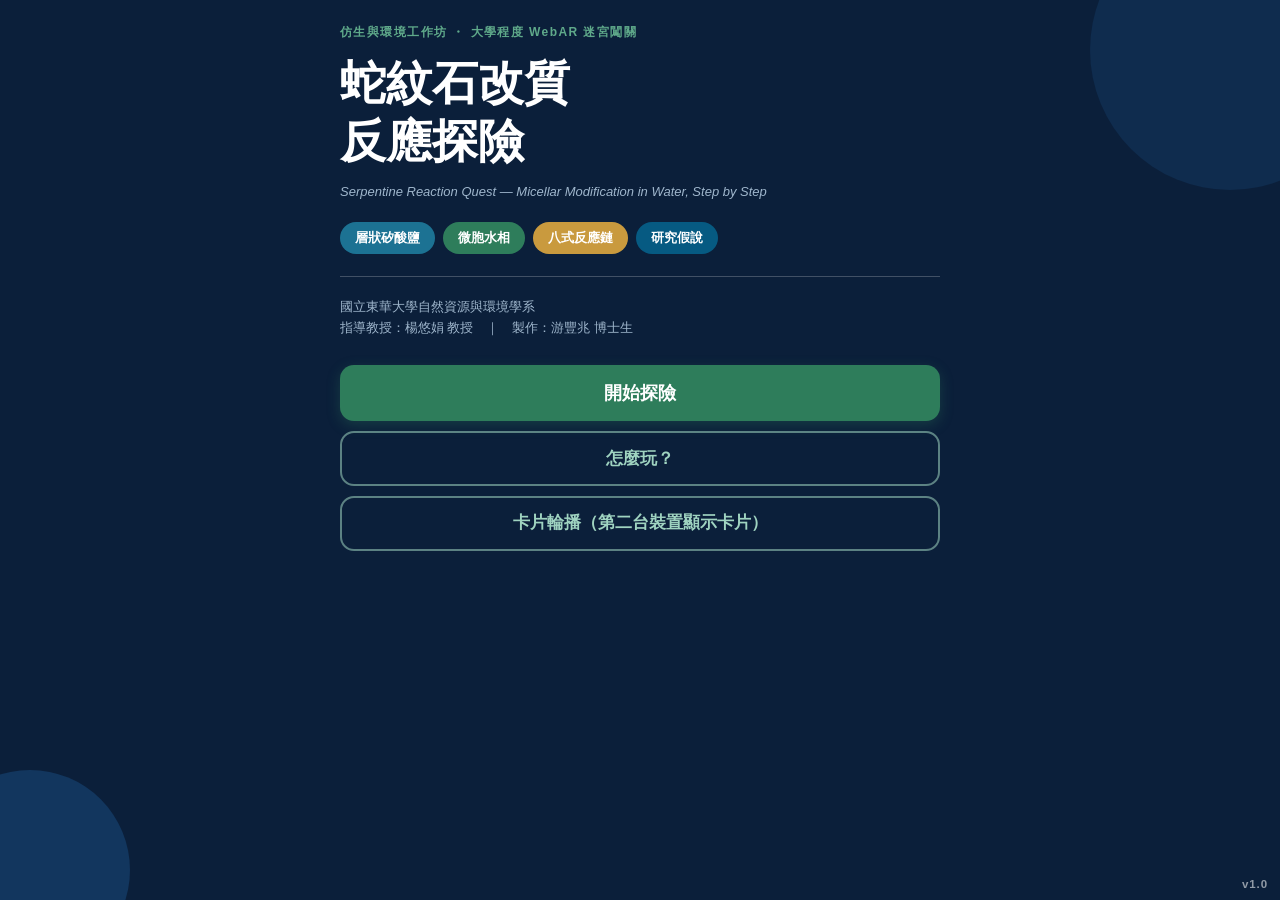
==== reaction-quest/index.html @ 3832baa7 "新增進階版 WebAR 遊戲：蛇紋石改質反應探險 v1.0（reaction-quest/） 對象為大學生，內容取自《零基礎到論文實驗_化學整合教學簡報》第 24–50 頁 （第三階「認識論文的主角」" ====
<!doctype html>
<html lang="zh-Hant">
<head>
<meta charset="utf-8">
<meta name="viewport" content="width=device-width, initial-scale=1, maximum-scale=1, user-scalable=no, viewport-fit=cover">
<meta name="theme-color" content="#0B1F3A">
<meta name="description" content="蛇紋石改質反應探險 — 大學生 WebAR 迷宮闖關｜國立東華大學自然資源與環境學系 仿生與環境工作坊">
<meta name="apple-mobile-web-app-capable" content="yes">
<title>蛇紋石改質反應探險</title>
<link rel="stylesheet" href="css/style.css?v=1.0">
<!-- A-Frame 必須先於 MindAR；全部 defer，順序保留且不阻擋載入畫面繪製 -->
<script defer src="vendor/aframe.min.js"></script>
<script defer src="vendor/mindar-image-aframe.prod.js"></script>
<script defer src="js/data.js?v=1.0"></script>
<script defer src="js/maze.js?v=1.0"></script>
<script defer src="js/visuals.js?v=1.0"></script>
<script defer src="js/ar.js?v=1.0"></script>
<script defer src="js/game.js?v=1.0"></script>
</head>
<body>

<!-- ═══════════ 內建瀏覽器警告橫幅（LINE／FB／IG／微信） ═══════════ -->
<div id="inapp-banner" class="inapp-banner hidden">
  <p id="inapp-text"></p>
  <button id="inapp-close" class="inapp-x" aria-label="關閉提示">×</button>
</div>

<!-- ═══════════ 載入畫面 ═══════════ -->
<section id="scr-loading" class="screen dark active">
  <div class="loader-wrap">
    <div class="spinner"></div>
    <h1 class="load-title">蛇紋石改質反應探險</h1>
    <p class="load-sub">SERPENTINE REACTION QUEST</p>
    <p id="load-msg" class="load-msg">正在準備素材…</p>
  </div>
  <span class="ver-tag">v1.0</span>
</section>

<!-- ═══════════ 標題頁 ═══════════ -->
<section id="scr-title" class="screen dark">
  <div class="deco-circle c1"></div><div class="deco-circle c2"></div>
  <div class="pad">
    <p class="eyebrow">仿生與環境工作坊 ・ 大學程度 WebAR 迷宮闖關</p>
    <h1 class="big-title">蛇紋石改質<br>反應探險</h1>
    <p class="sub-en">Serpentine Reaction Quest — Micellar Modification in Water, Step by Step</p>
    <div class="pills">
      <span class="pill teal">層狀矽酸鹽</span>
      <span class="pill green">微胞水相</span>
      <span class="pill gold">八式反應鏈</span>
      <span class="pill deep">研究假說</span>
    </div>
    <hr class="rule">
    <p class="byline">國立東華大學自然資源與環境學系<br>指導教授：楊悠娟 教授　｜　製作：游豐兆 博士生</p>
    <button id="btn-start" class="btn primary big">開始探險</button>
    <button id="btn-howto" class="btn ghost">怎麼玩？</button>
    <a class="btn ghost" href="cards.html">卡片輪播（第二台裝置顯示卡片）</a>
  </div>
  <span class="ver-tag">v1.0</span>
</section>

<!-- ═══════════ 玩法說明 ═══════════ -->
<section id="scr-howto" class="screen light">
  <div class="pad">
    <p class="kicker">HOW TO PLAY</p>
    <h2 class="page-title">怎麼玩</h2>
    <ol class="howto">
      <li><b>選主角</b>：泡泡 Mimi、蛇紋喵、水滴 Aqua，三選一。</li>
      <li><b>選路線</b>：6 關精華（1、3、5、8、9、12）或 12 關完整版。</li>
      <li><b>走迷宮</b>：方向鍵<b>一次走一格</b>，牆壁不能穿越。迷宮由固定亂數種子生成，
        同一關永遠是同一張圖，可以練到熟。</li>
      <li><b>先蒐集 3 個代幣</b>：每關有三個「試劑／條件」代幣藏在死路裡（例如第 8 關要蒐集
        Fe³⁺、–OH、H₂O）。<b>集滿 3/3，終點才會開啟</b>。</li>
      <li><b>小心陷阱格</b>：踩到「高溫爐」「有機溶劑」等違反綠色化學的格子會<b>退回起點</b>，
        並跳出一句原則說明——懲罰本身就是教材。</li>
      <li><b>限時挑戰</b>：第 5、8、11 關預設限時，可在關卡選單關閉。</li>
      <li><b>掃描與答題</b>：走到終點按「開始掃描」，掃到卡片後 3D 反應式會浮現，
        接著看教學面板，再回答<b>兩題</b>大學程度問答；答錯會給提示可重試。</li>
      <li><b>全破總結</b>：列出八式完整反應鏈，並明確標出<b>哪些已證、哪些是研究假說</b>。</li>
    </ol>
    <div class="note">
      <b>萬用卡</b>：列印稿的<b>第 1 頁</b>就是萬用卡。整場只印這一張、只拿這一張，
      就可以從第 1 關掃到第 12 關，不必每過一關換一張圖。
    </div>
    <div class="note">
      <b>相機說明</b>：本遊戲需要使用手機的<b>後鏡頭</b>來辨識圖片。影像只在你的手機上即時處理，
      <b>不會上傳、不會儲存</b>。首次使用瀏覽器會詢問相機權限，請點「允許」。
      手邊沒有卡片也沒關係——每一關都有「免卡體驗」與「跳過直接答題」。
    </div>
    <button class="btn primary big" data-go="scr-title">回到首頁</button>
    <a class="btn ghost" href="cards.html">開啟卡片輪播頁</a>
  </div>
</section>

<!-- ═══════════ 選主角 ═══════════ -->
<section id="scr-char" class="screen light">
  <div class="pad">
    <p class="kicker">01 / CHOOSE YOUR HERO</p>
    <h2 class="page-title">選擇你的主角</h2>
    <p class="page-sub">三位原創夥伴，個性不同，任務相同</p>
    <div id="char-list" class="char-list"></div>
    <button id="btn-char-next" class="btn primary big" disabled>下一步</button>
    <button class="btn ghost" data-go="scr-title">回到首頁</button>
  </div>
</section>

<!-- ═══════════ 選路線 ═══════════ -->
<section id="scr-mode" class="screen light">
  <div class="pad">
    <p class="kicker">02 / CHOOSE YOUR ROUTE</p>
    <h2 class="page-title">選擇路線</h2>
    <p class="page-sub">時間有限走精華版，想讀完整條反應鏈走完整版</p>
    <div class="mode-list">
      <button class="mode-card" data-mode="6">
        <span class="mode-n">6</span>
        <span class="mode-t">精華版</span>
        <span class="mode-d">約 25 分鐘<br>層狀結構・三段分子・球磨・Fe³⁺・Mg²⁺・洗滌檢驗</span>
      </button>
      <button class="mode-card" data-mode="12">
        <span class="mode-n">12</span>
        <span class="mode-t">完整版</span>
        <span class="mode-d">約 50 分鐘<br>五個主角一路走到八式反應鏈全解</span>
      </button>
    </div>
    <label class="opt-row">
      <input type="checkbox" id="opt-timer" checked>
      <span><b>開啟限時挑戰</b>（第 5、8、11 關）——關掉也能玩，只是少了一點壓力</span>
    </label>
    <button class="btn ghost" data-go="scr-char">上一步</button>
  </div>
</section>

<!-- ═══════════ 探索模式：格狀迷宮 ═══════════ -->
<section id="scr-explore" class="screen">
  <div id="stage" class="stage">
    <div id="maze" class="maze">
      <svg id="maze-svg" class="maze-svg" xmlns="http://www.w3.org/2000/svg"></svg>
      <div id="maze-items" class="maze-items"></div>
      <div id="goal" class="goal"><span class="goal-ring"></span><span class="goal-dot">?</span></div>
      <img id="hero" class="hero" alt="主角">
    </div>
  </div>
  <div class="hud-top">
    <div class="hud-bar">
      <span id="hud-level" class="hud-level">01</span>
      <span id="hud-place" class="hud-place"></span>
      <span id="hud-token" class="hud-token">0 / 3</span>
      <span id="hud-timer" class="hud-timer hidden">--:--</span>
      <span id="hud-prog" class="hud-prog"></span>
    </div>
    <div id="bubble" class="bubble"><p id="bubble-text"></p></div>
  </div>
  <div class="hud-bottom">
    <!-- 一律佔住版面（僅以 off 隱藏可見度），讓可行走區的下緣不會隨按鈕出現而跳動 -->
    <button id="btn-scan" class="btn scan off">開始掃描</button>
    <div class="dpad" role="group" aria-label="方向鍵">
      <button class="dbtn up"    data-dir="up"    aria-label="向上">▲</button>
      <button class="dbtn left"  data-dir="left"  aria-label="向左">◀</button>
      <button class="dbtn right" data-dir="right" aria-label="向右">▶</button>
      <button class="dbtn down"  data-dir="down"  aria-label="向下">▼</button>
    </div>
  </div>

  <!-- 陷阱說明（踩到違反綠色化學的格子） -->
  <div id="trap-panel" class="trap-panel hidden">
    <div class="trap-card">
      <p class="trap-ico" id="trap-ico">🔥</p>
      <h3 id="trap-name">陷阱</h3>
      <p id="trap-msg" class="trap-msg"></p>
      <p class="trap-back">已退回起點——蒐集到的代幣會保留。</p>
      <button id="btn-trap-ok" class="btn primary big">我知道了，繼續走</button>
    </div>
  </div>

  <!-- 代幣蒐集提示 -->
  <div id="token-pop" class="token-pop hidden">
    <span id="token-pop-k" class="token-pop-k"></span>
    <span id="token-pop-t" class="token-pop-t"></span>
  </div>
</section>

<!-- ═══════════ AR 掃描模式 ═══════════ -->
<section id="scr-ar" class="screen ar">
  <!-- 預檢相機畫面：按下按鈕的手勢內立刻取得串流並播放，使用者馬上看到相機活著 -->
  <video id="cam-preview" class="cam-preview hidden" playsinline webkit-playsinline muted autoplay></video>
  <div id="ar-host"></div>

  <div id="ar-intro" class="ar-panel">
    <div class="ar-card">
      <p class="kicker">AR SCAN</p>
      <h3 id="ar-intro-title">準備掃描</h3>
      <p id="ar-lead" class="ar-lead"></p>
      <div class="mode-picker">
        <button id="btn-mode-scan" class="mode-btn" data-mode="scan">
          <span class="mode-ico">📷</span>
          <span class="mode-body">
            <span class="mode-main">掃描卡片</span>
            <span class="mode-sub">本關卡片或萬用卡皆可</span>
          </span>
          <span class="mode-last">上次用這個</span>
        </button>
        <button id="btn-mode-nocard" class="mode-btn" data-mode="nocard">
          <span class="mode-ico">✨</span>
          <span class="mode-body">
            <span class="mode-main">免卡體驗</span>
            <span class="mode-sub">開相機直接看內容，手邊沒有卡片也能玩</span>
          </span>
          <span class="mode-last">上次用這個</span>
        </button>
        <button id="btn-mode-skip" class="mode-btn" data-mode="skip">
          <span class="mode-ico">▶</span>
          <span class="mode-body">
            <span class="mode-main">跳過直接答題</span>
            <span class="mode-sub">不開相機，直接看教學內容並作答</span>
          </span>
          <span class="mode-last">上次用這個</span>
        </button>
      </div>
      <p class="ar-warn">若你是從 <b>LINE／Facebook／Instagram</b> 點開本頁，相機會被那些 App 的內建瀏覽器封鎖，
        請改用 <b>Safari</b>（iPhone）或 <b>Chrome</b>（Android）開啟。</p>
      <p class="ar-note">影像只在你的裝置上即時處理，不會上傳、不會儲存。</p>
      <p class="ar-note">第二台裝置請開 <a href="cards.html" target="_blank" rel="noopener">cards.html</a> 顯示卡片，
        用另一支手機、平板或筆電當卡片給這一台掃。</p>
      <button id="btn-ar-back" class="btn ghost small">回到迷宮</button>
    </div>
  </div>

  <div id="ar-scanning" class="ar-scanning hidden">
    <div class="reticle"><span></span><span></span><span></span><span></span></div>
    <p id="scan-status" class="scan-tip">對準關鍵圖片，讓整張圖填滿方框</p>
    <p id="scan-hint" class="scan-hint hidden"></p>
    <div id="scan-wait" class="scan-wait hidden">
      <p id="scan-count" class="scan-count"></p>
      <button id="btn-keep-wait" class="btn ghost small">繼續等待</button>
    </div>
    <button id="btn-scan-cancel" class="btn ghost small">取消</button>
  </div>

  <!-- 掃描成功層：固定定位 DOM，z-index 壓過 a-scene／canvas 所有層 -->
  <div id="ar-success" class="ar-success hidden">
    <div class="ar-success-banner">
      <span id="ar-success-mark" class="ar-success-mark">✓ 掃描成功！</span>
      <span id="ar-success-count" class="ar-success-count"></span>
    </div>
    <button id="btn-ar-teach" class="ar-success-btn">進入教學 ▶</button>
  </div>

  <!-- 免卡體驗層 -->
  <div id="ar-nocard" class="nocard-layer hidden">
    <div id="nocard-tilt" class="nocard-tilt">
      <div id="nocard-card" class="nocard-card">
        <p class="nocard-kicker" id="nocard-kicker"></p>
        <h3 id="nocard-title" class="nocard-title"></h3>
        <div id="nocard-visual" class="nocard-visual"></div>
        <ul id="nocard-points" class="nocard-points"></ul>
      </div>
    </div>
    <div class="nocard-bar">
      <button id="btn-nocard-shot" class="btn nocard-shot">📸 拍下學習瞬間</button>
      <button id="btn-nocard-go" class="btn nocard-go">繼續 ▶</button>
    </div>
    <button id="btn-nocard-back" class="btn ghost small nocard-back">回到選單</button>

    <div id="nocard-photo" class="nocard-photo hidden">
      <div class="nocard-photo-inner">
        <p class="nocard-photo-t">學習瞬間已拍好</p>
        <img id="nocard-photo-img" alt="學習瞬間合成照片">
        <p class="nocard-photo-tip" id="nocard-photo-tip">手機請<b>長按圖片</b>選「儲存影像」；電腦可按下方按鈕下載。</p>
        <a id="nocard-dl" class="btn primary" download="蛇紋石改質反應探險.png">下載照片</a>
        <button id="btn-nocard-photo-close" class="btn ghost">關閉</button>
      </div>
    </div>
  </div>

  <div id="ar-fallback" class="ar-panel hidden">
    <div class="ar-card">
      <p class="kicker">CAMERA DIAGNOSTIC · 相機診斷</p>
      <h3 id="fb-title">沒有相機也能繼續</h3>

      <div id="fb-diag" class="fb-diag hidden">
        <p class="fb-reason"><b>原因：</b><span id="fb-reason"></span></p>
        <p class="fb-guide" id="fb-guide"></p>
      </div>

      <p class="ar-p">相機不是必要的。你可以直接看關鍵圖片，一樣可以學完這一關。</p>
      <img id="fb-img" class="fb-img" alt="關卡關鍵圖片">
      <button id="btn-fb-retry" class="btn primary big">重試相機</button>
      <button id="btn-fb-view" class="btn ghost">用圖片模式繼續</button>
      <button id="btn-fb-skip" class="btn ghost">直接答題</button>
      <button id="btn-copy-diag" class="btn ghost small">📋 複製診斷資訊</button>
      <textarea id="diag-box" class="diag-box hidden" readonly rows="10"></textarea>
    </div>
  </div>

  <div id="ar-teach" class="ar-panel hidden">
    <div class="ar-card teach">
      <p class="kicker">教學內容 · <span id="teach-en"></span></p>
      <h3 id="teach-title"></h3>
      <p id="teach-hypo" class="hypo-tag hidden">研究假說（待驗證）</p>
      <p id="teach-eq" class="teach-eq"></p>
      <div id="teach-visual" class="teach-visual"></div>
      <ul id="teach-points" class="teach-points"></ul>
      <button id="btn-to-quiz" class="btn primary big">我懂了，來答題（兩題）</button>
    </div>
  </div>
</section>

<!-- ═══════════ 問答（每關兩題） ═══════════ -->
<section id="scr-quiz" class="screen light">
  <div class="pad">
    <p class="kicker">闖關問答 · <span id="quiz-level"></span></p>
    <p id="quiz-step" class="quiz-step"></p>
    <h2 id="quiz-q" class="quiz-q"></h2>
    <div id="quiz-opts" class="quiz-opts"></div>
    <div id="quiz-fb" class="quiz-fb hidden"></div>
    <button id="btn-quiz-next" class="btn primary big hidden">繼續</button>
  </div>
</section>

<!-- ═══════════ 關卡總結 ═══════════ -->
<section id="scr-lesson" class="screen dark">
  <div class="deco-circle c1"></div>
  <div class="pad center">
    <div class="badge-pop">✓</div>
    <p class="eyebrow" id="lesson-kicker"></p>
    <h2 class="lesson-t" id="lesson-text"></h2>
    <hr class="rule">
    <p class="lesson-sub" id="lesson-sub"></p>
    <button id="btn-lesson-next" class="btn primary big">前往下一關</button>
  </div>
</section>

<!-- ═══════════ 全破總結 ═══════════ -->
<section id="scr-finish" class="screen light">
  <div class="pad">
    <p class="kicker">MISSION COMPLETE</p>
    <h2 class="page-title">恭喜全破！</h2>
    <p class="page-sub" id="finish-sub"></p>

    <div id="badge" class="badge-card">
      <div class="badge-ring">
        <img id="badge-hero" class="badge-hero" alt="">
      </div>
      <div class="badge-txt">
        <p class="badge-title">蛇紋石改質反應探險</p>
        <p class="badge-name" id="badge-name"></p>
        <p class="badge-meta" id="badge-meta"></p>
        <p class="badge-org">國立東華大學自然資源與環境學系<br>仿生與環境工作坊</p>
      </div>
    </div>

    <h3 class="sec-h">八式完整反應鏈</h3>
    <div id="chain-list" class="chain-list"></div>
    <div class="legend">
      <span class="lg done">■ 已確立</span>
      <span class="lg hypo">■ 研究假說（待驗證）</span>
    </div>
    <div class="note hypo-note">
      <b>哪些是假說？</b>第四式（Fe³⁺ 與表面 –OH 形成內圈錯合物）與第五式（Mg²⁺ 補進晶格缺陷），
      以及「放射率由 0.86 提升至 0.93」的目標，都屬本研究依文獻推導之假說，
      尚未由本研究實驗數據證實。假說有文獻基礎、有驗證方法，也有可能被推翻——這才叫科學。
    </div>

    <h3 class="sec-h">五個帶走的概念</h3>
    <div id="summary-list" class="summary-list"></div>

    <h3 class="sec-h">你在每一關學到的</h3>
    <ul id="lesson-recap" class="recap"></ul>

    <button id="btn-share" class="btn primary big">分享我的完成徽章</button>
    <button id="btn-restart" class="btn ghost">再玩一次</button>
    <p class="foot">全部插畫、角色、場景、卡片與圖表皆為本專案自繪，零版權素材。</p>
  </div>
</section>

<div id="toast" class="toast"></div>

</body>
</html>
---- reaction-quest/css/style.css ----
/* 花蓮綠色化學闖關 — 自然科學雜誌風（海洋科學色票） */
:root{
  --navy:#0B1F3A; --deep:#065A82; --teal:#1C7293;
  --green:#2E7D5B; --moss:#5FA98A; --gold:#C99A3E;
  --bg:#F5F9FA; --ink:#1E293B; --grey:#64748B; --card:#fff;
  --tap:48px;
  --safe-b: env(safe-area-inset-bottom, 0px);
  --safe-t: env(safe-area-inset-top, 0px);
}
*{box-sizing:border-box;-webkit-tap-highlight-color:transparent}
html,body{margin:0;padding:0;height:100%;overflow:hidden}
body{
  font-family:"Microsoft JhengHei","PingFang TC","Noto Sans TC","Heiti TC",sans-serif;
  background:var(--navy); color:var(--ink);
  -webkit-font-smoothing:antialiased; overscroll-behavior:none;
}
button{font-family:inherit}

/* ── 畫面切換 ── */
.screen{position:fixed;inset:0;display:none;overflow-y:auto;overflow-x:hidden;-webkit-overflow-scrolling:touch}
.screen.active{display:block}
.screen.light{background:var(--bg)}
.screen.dark{background:var(--navy);color:#fff}
.pad{padding:calc(24px + var(--safe-t)) 20px calc(40px + var(--safe-b));max-width:640px;margin:0 auto;
  min-height:100%;position:relative;z-index:1}
.pad.center{display:flex;flex-direction:column;justify-content:center;align-items:center;text-align:center}

/* ── 載入 ── */
.loader-wrap{position:absolute;inset:0;display:flex;flex-direction:column;align-items:center;justify-content:center;text-align:center;padding:20px}
.spinner{width:56px;height:56px;border:5px solid rgba(95,169,138,.25);border-top-color:var(--moss);border-radius:50%;animation:spin 1s linear infinite}
@keyframes spin{to{transform:rotate(360deg)}}
.load-title{font-size:26px;margin:22px 0 4px;color:#fff;letter-spacing:.05em}
.load-sub{font-size:11px;color:var(--moss);letter-spacing:.14em;margin:0}
.load-msg{font-size:14px;color:#8FA8BE;margin-top:18px}

/* ── 標題頁 ── */
.deco-circle{position:absolute;border-radius:50%;pointer-events:none;z-index:0}
.deco-circle.c1{width:280px;height:280px;background:#0F2C4E;top:-90px;right:-90px}
.deco-circle.c2{width:200px;height:200px;background:#12365E;bottom:-70px;left:-70px}
.eyebrow{font-size:12px;color:var(--moss);letter-spacing:.12em;margin:0 0 14px;font-weight:700}
.big-title{font-size:38px;line-height:1.25;font-weight:800;margin:0 0 12px;color:#fff}
.sub-en{font-style:italic;font-size:13px;color:#9FB6CC;margin:0 0 20px;line-height:1.5}
.pills{display:flex;flex-wrap:wrap;gap:8px;margin-bottom:22px}
.pill{padding:7px 15px;border-radius:999px;font-size:13px;font-weight:700;color:#fff}
.pill.teal{background:var(--teal)} .pill.green{background:var(--green)}
.pill.gold{background:var(--gold)} .pill.deep{background:var(--deep)}
.rule{border:0;border-top:1px solid rgba(255,255,255,.22);margin:20px 0}
.byline{font-size:12.5px;color:#9FB6CC;line-height:1.7;margin:0 0 26px}

/* ── 按鈕 ── */
.btn{display:block;width:100%;min-height:var(--tap);padding:14px 18px;margin:10px 0;
  border:0;border-radius:14px;font-size:17px;font-weight:700;cursor:pointer;transition:transform .12s,opacity .15s}
.btn:active{transform:scale(.975)}
.btn.primary{background:var(--green);color:#fff;box-shadow:0 4px 14px rgba(46,125,91,.32)}
.btn.primary:disabled{background:#B6C4C0;box-shadow:none;cursor:not-allowed}
.btn.big{font-size:18px;padding:16px}
.btn.ghost{background:transparent;color:var(--teal);border:2px solid var(--teal)}
.screen.dark .btn.ghost{color:#9FD3C0;border-color:rgba(159,211,192,.55)}
.btn.small{font-size:14px;min-height:44px;padding:11px}
.btn.scan{background:var(--gold);color:#2A1F06;box-shadow:0 6px 20px rgba(201,154,62,.45);
  animation:pulseBtn 1.6s ease-in-out infinite;transition:opacity .18s}
/* 未到達目標點時只隱藏可見度，仍保留版面高度（見 index.html 註解） */
.btn.scan.off{opacity:0;pointer-events:none;animation:none}
@keyframes pulseBtn{0%,100%{transform:scale(1)}50%{transform:scale(1.035)}}
.hidden{display:none !important}

/* ── 淺色頁通用 ── */
.kicker{font-size:12px;color:var(--teal);letter-spacing:.11em;font-weight:800;margin:0 0 8px}
.page-title{font-size:30px;font-weight:800;margin:0 0 6px;color:var(--navy)}
.page-sub{font-style:italic;color:var(--grey);font-size:14px;margin:0 0 20px}
.sec-h{font-size:20px;color:var(--navy);margin:30px 0 12px;padding-left:12px;border-left:5px solid var(--teal)}
.note{background:#EAF3F6;border-left:5px solid var(--teal);border-radius:0 12px 12px 0;
  padding:14px 16px;font-size:14.5px;line-height:1.75;margin:18px 0}
.howto{padding-left:22px;margin:0 0 6px}
.howto li{font-size:15.5px;line-height:1.85;margin-bottom:10px}
.foot{font-size:12px;color:var(--grey);text-align:center;margin-top:22px;line-height:1.7}

/* ── 主角選擇 ── */
.char-list{display:flex;flex-direction:column;gap:12px;margin-bottom:20px}
.char-card{display:flex;gap:14px;align-items:center;text-align:left;width:100%;
  background:var(--card);border:3px solid #DCE5E8;border-radius:18px;padding:14px;cursor:pointer;
  transition:border-color .15s,box-shadow .15s,transform .12s}
.char-card:active{transform:scale(.985)}
.char-card.sel{border-color:var(--green);box-shadow:0 6px 22px rgba(46,125,91,.22)}
.char-card img{width:78px;height:110px;flex:0 0 78px;object-fit:contain}
.char-info h3{margin:0 0 2px;font-size:21px;color:var(--navy)}
.char-info .ct{font-size:12.5px;font-weight:800;letter-spacing:.06em;margin:0 0 6px}
.char-info p{margin:0;font-size:13.5px;line-height:1.65;color:#475569}
.char-info .trait{display:inline-block;margin-top:7px;font-size:11.5px;padding:3px 10px;
  border-radius:999px;background:#EDF3F5;color:var(--grey);font-weight:700}

/* ── 關卡數選擇 ── */
.mode-list{display:flex;flex-direction:column;gap:14px;margin-bottom:18px}
/* 用 grid：數字圓佔左欄並跨兩列，標題與說明在右欄上下堆疊
   （原本三者都是 flex item，標題與說明會被並排擠成兩行） */
.mode-card{display:grid;grid-template-columns:62px 1fr;grid-template-rows:auto auto;
  column-gap:16px;row-gap:3px;align-items:center;text-align:left;width:100%;
  background:var(--card);border:3px solid #DCE5E8;border-radius:18px;padding:18px 16px;cursor:pointer}
.mode-card:active{transform:scale(.985)}
.mode-n{grid-column:1;grid-row:1 / span 2;width:62px;height:62px;border-radius:50%;
  background:var(--teal);color:#fff;
  font-size:28px;font-weight:800;display:flex;align-items:center;justify-content:center}
.mode-card .mode-t{grid-column:2;grid-row:1;align-self:end}
.mode-card .mode-d{grid-column:2;grid-row:2;align-self:start}
.mode-card:nth-child(2) .mode-n{background:var(--green)}
.mode-t{font-size:20px;font-weight:800;color:var(--navy);display:block}
.mode-d{font-size:13px;color:var(--grey);line-height:1.6;display:block;margin-top:3px}

/* ── 探索模式 ── */
#scr-explore{background:#0B1F3A}
.stage{position:absolute;inset:0;background-size:cover;background-position:center;overflow:hidden}
.hero{position:absolute;width:78px;height:110px;transform:translate(-50%,-100%);
  transition:transform .06s linear;filter:drop-shadow(0 6px 8px rgba(0,0,0,.32));will-change:left,top}
.hero.flip{transform:translate(-50%,-100%) scaleX(-1)}
.goal{position:absolute;transform:translate(-50%,-50%);width:84px;height:84px;
  display:flex;align-items:center;justify-content:center;pointer-events:none}
.goal-ring{position:absolute;inset:0;border-radius:50%;border:4px solid var(--gold);
  animation:ring 1.8s ease-out infinite}
@keyframes ring{0%{transform:scale(.55);opacity:1}100%{transform:scale(1.25);opacity:0}}
.goal-dot{width:44px;height:44px;border-radius:50%;background:var(--gold);color:#2A1F06;
  font-size:24px;font-weight:800;display:flex;align-items:center;justify-content:center;
  box-shadow:0 4px 14px rgba(0,0,0,.35)}
.goal.reached .goal-dot{background:var(--green);color:#fff}

.hud-top{position:absolute;top:0;left:0;right:0;padding:calc(10px + var(--safe-t)) 12px 0;pointer-events:none}
.hud-bar{display:flex;align-items:center;gap:9px;background:rgba(11,31,58,.86);
  border-radius:12px;padding:8px 12px;color:#fff;margin-bottom:9px}
.hud-level{background:var(--gold);color:#2A1F06;font-weight:800;font-size:14px;
  padding:3px 9px;border-radius:7px}
.hud-place{font-size:14px;font-weight:700;flex:1}
.hud-prog{font-size:12.5px;color:var(--moss);font-weight:700}
.bubble{background:rgba(255,255,255,.96);border-radius:18px;padding:13px 16px;
  box-shadow:0 6px 20px rgba(0,0,0,.2);position:relative;max-width:560px;margin:0 auto}
.bubble::after{content:"";position:absolute;left:34px;bottom:-11px;border:11px solid transparent;
  border-top-color:rgba(255,255,255,.96);border-bottom:0}
.bubble p{margin:0;font-size:15px;line-height:1.7;color:var(--ink)}

.hud-bottom{position:absolute;left:0;right:0;bottom:0;padding:0 14px calc(14px + var(--safe-b))}
.hud-bottom .btn.scan{max-width:420px;margin:0 auto 12px}
.dpad{display:grid;grid-template-columns:repeat(3,64px);grid-template-rows:repeat(2,64px);
  gap:8px;justify-content:center}
.dbtn{width:64px;height:64px;border-radius:16px;border:0;font-size:22px;color:#fff;
  background:rgba(11,31,58,.72);box-shadow:0 4px 12px rgba(0,0,0,.28);cursor:pointer;touch-action:none;
  backdrop-filter:blur(2px);-webkit-backdrop-filter:blur(2px)}
.dbtn:active{background:var(--teal)}
.dbtn.up{grid-column:2;grid-row:1}
.dbtn.left{grid-column:1;grid-row:2}
.dbtn.down{grid-column:2;grid-row:2}
.dbtn.right{grid-column:3;grid-row:2}

/* ── v1.1 內建瀏覽器警告橫幅 ── */
.inapp-banner{position:fixed;top:0;left:0;right:0;z-index:200;display:flex;gap:10px;
  align-items:flex-start;background:#8A2F1E;color:#fff;
  padding:calc(10px + var(--safe-t)) 12px 10px;box-shadow:0 4px 16px rgba(0,0,0,.35)}
.inapp-banner.hidden{display:none}
.inapp-banner p{margin:0;flex:1;font-size:13.5px;line-height:1.7;font-weight:700}
.inapp-x{flex:0 0 30px;width:30px;height:30px;border:0;border-radius:50%;
  background:rgba(255,255,255,.2);color:#fff;font-size:19px;line-height:1;cursor:pointer}
/* 橫幅是 fixed，會蓋住各頁最上緣 —— 有橫幅時把內容整體往下推 */
body.has-banner .pad{padding-top:calc(112px + var(--safe-t))}
body.has-banner .ar-panel{padding-top:calc(108px + var(--safe-t))}
body.has-banner .hud-top{padding-top:calc(96px + var(--safe-t))}

/* ── v1.1 版號標記 ── */
.ver-tag{position:absolute;right:12px;bottom:calc(10px + var(--safe-b));z-index:5;
  font-size:11.5px;letter-spacing:.08em;font-weight:700;color:rgba(255,255,255,.55)}

/* ── AR 模式 ── */
#scr-ar{background:#000}
/* v1.1 預檢相機預覽：手勢內立刻播放，避免 iOS 手勢鏈斷裂造成的黑畫面 */
.cam-preview{position:absolute;inset:0;width:100%;height:100%;object-fit:cover;
  background:#000;z-index:1;display:block}
.cam-preview.hidden{display:none}
#ar-host{position:absolute;inset:0;z-index:2}
#ar-host a-scene, #ar-host .a-canvas{width:100% !important;height:100% !important}
.mindar-ui-overlay{display:none !important}
.ar-panel{position:absolute;inset:0;overflow-y:auto;-webkit-overflow-scrolling:touch;
  background:linear-gradient(180deg,rgba(11,31,58,.94),rgba(11,31,58,.985));
  padding:calc(20px + var(--safe-t)) 16px calc(28px + var(--safe-b));z-index:20}
.ar-card{background:#fff;border-radius:20px;padding:20px 18px;max-width:560px;margin:0 auto;
  box-shadow:0 10px 40px rgba(0,0,0,.4)}
.ar-card h3{font-size:22px;margin:0 0 12px;color:var(--navy);line-height:1.4}
.ar-p{font-size:15px;line-height:1.8;color:#334155;margin:0 0 12px}
.ar-note{font-size:12.5px;line-height:1.7;color:var(--grey);background:#EEF4F6;
  border-radius:10px;padding:10px 12px;margin:0 0 16px}
.fb-img{width:100%;border-radius:14px;border:2px solid #DCE5E8;margin:6px 0 14px;display:block}
.teach-visual{margin:8px 0 14px;border-radius:14px;overflow:hidden;background:#F1F6F8;
  border:2px solid #DCE5E8;min-height:150px;display:flex;align-items:center;justify-content:center}
.teach-visual svg{width:100%;height:auto;display:block}
.teach-points{margin:0 0 18px;padding-left:20px}
.teach-points li{font-size:14.5px;line-height:1.85;margin-bottom:10px;color:#334155}

.ar-scanning{position:absolute;inset:0;z-index:15;display:flex;flex-direction:column;
  align-items:center;justify-content:center;pointer-events:none}
.reticle{position:relative;width:74vw;max-width:340px;aspect-ratio:1/1}
.reticle span{position:absolute;width:40px;height:40px;border:5px solid var(--gold)}
.reticle span:nth-child(1){top:0;left:0;border-right:0;border-bottom:0;border-radius:10px 0 0 0}
.reticle span:nth-child(2){top:0;right:0;border-left:0;border-bottom:0;border-radius:0 10px 0 0}
.reticle span:nth-child(3){bottom:0;left:0;border-right:0;border-top:0;border-radius:0 0 0 10px}
.reticle span:nth-child(4){bottom:0;right:0;border-left:0;border-top:0;border-radius:0 0 10px 0}
.scan-tip{color:#fff;font-size:15px;font-weight:700;margin-top:22px;
  background:rgba(11,31,58,.78);padding:10px 18px;border-radius:999px}
#btn-scan-cancel{pointer-events:auto;max-width:220px;margin-top:20px;background:rgba(11,31,58,.7);
  color:#fff;border-color:rgba(255,255,255,.5)}

/* ── v1.1 掃描狀態／倒數／黑畫面提示 ── */
.scan-hint{max-width:min(90vw,430px);margin:12px 0 0;color:#FFE8B8;font-size:13.5px;
  line-height:1.75;font-weight:700;text-align:center;background:rgba(122,49,38,.88);
  padding:10px 16px;border-radius:14px}
.scan-hint.hidden{display:none}
.scan-wait{display:flex;flex-direction:column;align-items:center;margin-top:14px;pointer-events:auto}
.scan-wait.hidden{display:none}
.scan-count{margin:0 0 8px;color:#fff;font-size:13px;font-weight:700;
  background:rgba(11,31,58,.78);padding:7px 15px;border-radius:999px}
#btn-keep-wait{max-width:220px;margin:0;background:rgba(201,154,62,.92);color:#2A1F06;border-color:transparent}

/* ── v1.2 掃描成功：綠色橫幅 ＋ 倒數 ＋ 大型主按鈕 ──
   一律 position:fixed（.screen 沒有 transform／filter，不會被建立成新的
   containing block），z-index 用 9000+ 確保壓過 a-scene、a-canvas、
   MindAR overlay 與所有既有面板（最高原本是 .toast 的 100）。
   本層只佔螢幕上下兩條，中間留空 → 掃到後的 4 秒仍看得見 3D 疊加內容。 */
.ar-success{position:fixed;inset:0;z-index:9000;pointer-events:none}
.ar-success.hidden{display:none}
/* ★ 位置一律由靜態 CSS 決定，動畫只碰 box-shadow。
   若動畫被凍結（分頁在背景、prefers-reduced-motion、低耗電模式），
   會停在關鍵影格的起點；把位移寫進 keyframes 會讓主按鈕整個往下偏、
   在手機上被裁掉。橫幅與按鈕都改成「發光呼吸」，凍結了也不影響版面。 */
.ar-success-banner{position:fixed;left:50%;transform:translateX(-50%);
  top:calc(14px + var(--safe-t));z-index:9001;
  display:flex;align-items:center;gap:12px;max-width:min(92vw,470px);
  background:linear-gradient(135deg,#2E7D5B,#3F9E72);color:#fff;
  padding:13px 22px;border-radius:999px;
  box-shadow:0 8px 30px rgba(46,125,91,.55),0 0 0 3px rgba(255,255,255,.28) inset;
  animation:successGlow 1.15s ease-in-out infinite alternate}
body.has-banner .ar-success-banner{top:calc(74px + var(--safe-t))}
.ar-success-mark{font-size:19px;font-weight:800;letter-spacing:.03em;white-space:nowrap}
.ar-success-count{font-size:15px;font-weight:800;color:#EAF7F0;
  background:rgba(11,31,58,.42);border-radius:999px;padding:4px 13px;min-width:56px;
  text-align:center;white-space:nowrap}
.ar-success-count:empty{display:none}
@keyframes successGlow{
  from{box-shadow:0 8px 30px rgba(46,125,91,.55),0 0 0 3px rgba(255,255,255,.28) inset}
  to{box-shadow:0 8px 34px rgba(46,125,91,.85),0 0 0 3px rgba(255,255,255,.55) inset}}

.ar-success-btn{position:fixed;left:50%;transform:translateX(-50%);
  bottom:calc(24px + var(--safe-b));z-index:9002;pointer-events:auto;
  width:min(88vw,420px);min-height:64px;padding:18px 22px;
  font-family:inherit;font-size:21px;font-weight:800;letter-spacing:.04em;
  color:#fff;background:linear-gradient(135deg,#2E7D5B,#46A87C);
  border:3px solid rgba(255,255,255,.7);border-radius:18px;cursor:pointer;
  box-shadow:0 10px 34px rgba(0,0,0,.5),0 0 0 6px rgba(46,125,91,.22);
  animation:teachGlow 1.15s ease-in-out infinite alternate}
.ar-success-btn:active{box-shadow:0 4px 16px rgba(0,0,0,.5),0 0 0 3px rgba(46,125,91,.3)}
@keyframes teachGlow{
  from{box-shadow:0 10px 34px rgba(0,0,0,.5),0 0 0 6px rgba(46,125,91,.22)}
  to{box-shadow:0 10px 34px rgba(0,0,0,.5),0 0 0 12px rgba(46,125,91,.34)}}

@media (prefers-reduced-motion: reduce){
  .ar-success-banner,.ar-success-btn{animation:none}}

/* ── v1.1 診斷區塊 ── */
.ar-warn{font-size:13px;line-height:1.75;color:#7A3126;background:#FBEDEA;
  border-left:5px solid #C0553F;border-radius:10px;padding:10px 12px;margin:0 0 12px}
.fb-diag{background:#FBEDEA;border-left:5px solid #C0553F;border-radius:12px;
  padding:12px 14px;margin:0 0 14px}
.fb-diag.hidden{display:none}
.fb-reason{margin:0 0 8px;font-size:15px;line-height:1.7;color:#7A3126}
.fb-guide{margin:0;font-size:13px;line-height:1.8;color:#5B4A46}
.diag-box{width:100%;margin-top:12px;font-family:ui-monospace,Menlo,Consolas,monospace;
  font-size:11.5px;line-height:1.6;border:2px solid #DCE5E8;border-radius:10px;padding:10px;
  color:#334155;background:#F5F9FA;resize:vertical}
.diag-box.hidden{display:none}

/* ── 問答 ── */
.quiz-q{font-size:22px;line-height:1.6;color:var(--navy);margin:0 0 20px;font-weight:800}
.quiz-opts{display:flex;flex-direction:column;gap:11px;margin-bottom:16px}
.opt{width:100%;text-align:left;background:var(--card);border:3px solid #DCE5E8;border-radius:14px;
  padding:15px 16px;font-size:15.5px;line-height:1.6;color:var(--ink);cursor:pointer;min-height:var(--tap)}
.opt:active{transform:scale(.99)}
.opt.ok{border-color:var(--green);background:#EAF6EF}
.opt.bad{border-color:#C0553F;background:#FBEDEA}
.opt:disabled{cursor:default}
.quiz-fb{border-radius:14px;padding:15px 16px;font-size:14.5px;line-height:1.8;margin-bottom:14px}
.quiz-fb.ok{background:#EAF6EF;border-left:5px solid var(--green);color:#1F5240}
.quiz-fb.bad{background:#FBEDEA;border-left:5px solid #C0553F;color:#7A3126}
.quiz-fb b{display:block;margin-bottom:5px;font-size:15.5px}

/* ── 關卡總結 ── */
.badge-pop{width:88px;height:88px;border-radius:50%;background:var(--green);color:#fff;
  font-size:46px;display:flex;align-items:center;justify-content:center;margin-bottom:20px;
  box-shadow:0 8px 28px rgba(46,125,91,.45);animation:pop .45s cubic-bezier(.2,1.4,.4,1)}
@keyframes pop{0%{transform:scale(0)}100%{transform:scale(1)}}
.lesson-t{font-size:26px;line-height:1.55;color:#fff;margin:0 0 4px;font-weight:800}
.lesson-sub{font-size:14px;color:#9FB6CC;line-height:1.75;margin:0 0 26px;max-width:460px}
#scr-lesson .btn{max-width:420px}

/* ── 全破 ── */
.badge-card{display:flex;gap:16px;align-items:center;background:linear-gradient(135deg,#0B1F3A,#12406B);
  border-radius:20px;padding:18px 16px;color:#fff;margin:6px 0 8px;
  box-shadow:0 10px 30px rgba(11,31,58,.35)}
.badge-ring{flex:0 0 92px;width:92px;height:92px;border-radius:50%;background:rgba(255,255,255,.1);
  border:4px solid var(--gold);display:flex;align-items:center;justify-content:center;overflow:hidden}
.badge-hero{width:70px;height:96px;object-fit:contain;margin-top:14px}
.badge-title{font-size:12px;color:var(--moss);letter-spacing:.09em;margin:0 0 3px;font-weight:800}
.badge-name{font-size:22px;font-weight:800;margin:0 0 3px}
.badge-meta{font-size:13px;color:#BFD4E4;margin:0 0 7px}
.badge-org{font-size:11px;color:#8FA8BE;line-height:1.6;margin:0}
.summary-list{display:flex;flex-direction:column;gap:10px}
.sum-item{background:var(--card);border-radius:14px;padding:14px 16px;border-left:6px solid var(--green)}
.sum-item:nth-child(2){border-left-color:var(--gold)}
.sum-item:nth-child(3){border-left-color:var(--teal)}
.sum-item:nth-child(4){border-left-color:var(--deep)}
.sum-item:nth-child(5){border-left-color:var(--moss)}
.sum-item b{display:block;font-size:16px;color:var(--navy);margin-bottom:5px}
.sum-item span{font-size:13.5px;line-height:1.75;color:#475569}
.recap{padding-left:20px;margin:0}
.recap li{font-size:14.5px;line-height:1.8;margin-bottom:8px;color:#334155}
.recap b{color:var(--teal)}

/* ── Toast ── */
.toast{position:fixed;left:50%;bottom:calc(28px + var(--safe-b));transform:translateX(-50%) translateY(20px);
  background:rgba(11,31,58,.94);color:#fff;padding:12px 20px;border-radius:999px;font-size:14px;
  opacity:0;pointer-events:none;transition:opacity .25s,transform .25s;z-index:100;max-width:88vw;text-align:center}
.toast.on{opacity:1;transform:translateX(-50%) translateY(0)}

/* ── 橫向手機／平板 ── */
@media (min-width:700px){
  .big-title{font-size:46px}
  .char-card img{width:96px;height:132px;flex-basis:96px}
}
@media (max-height:520px) and (orientation:landscape){
  .dpad{grid-template-columns:repeat(3,54px);grid-template-rows:repeat(2,54px)}
  .dbtn{width:54px;height:54px;font-size:18px}
  .hero{width:62px;height:88px}
}

/* ═══════════════════════════════════════════════════════════════
   v1.3　萬用卡 ／ 三種掃描模式 ／ 免卡體驗
   ═══════════════════════════════════════════════════════════════ */

/* 用 <a> 當按鈕（連到 cards.html）時，補上 button 沒有的那幾件事 */
a.btn{text-decoration:none;text-align:center;line-height:1.35;
  display:flex;align-items:center;justify-content:center}

/* ── 掃描面板的情境引導首行 ── */
.ar-lead{font-size:15.5px;line-height:1.8;color:#1E293B;margin:0 0 14px;
  background:#EAF3F0;border-left:5px solid var(--green);border-radius:0 12px 12px 0;padding:12px 14px}
.ar-lead b{color:var(--green)}
.ar-note a{color:var(--teal);font-weight:700}

/* ── 三個模式按鈕 ── */
.mode-picker{display:flex;flex-direction:column;gap:15px;margin:2px 0 16px}
.mode-btn{position:relative;display:flex;align-items:center;gap:12px;width:100%;
  min-height:var(--tap);padding:14px 14px;text-align:left;cursor:pointer;
  background:#fff;border:2px solid #CBD5E1;border-radius:14px;
  transition:transform .12s,border-color .15s,box-shadow .15s}
.mode-btn:active{transform:scale(.985)}
.mode-btn .mode-ico{flex:0 0 40px;width:40px;height:40px;border-radius:12px;
  background:#EEF4F6;display:flex;align-items:center;justify-content:center;font-size:20px}
.mode-btn .mode-body{display:flex;flex-direction:column;gap:3px;min-width:0}
.mode-btn .mode-main{font-size:17px;font-weight:800;color:var(--navy)}
.mode-btn .mode-sub{font-size:12.5px;line-height:1.6;color:var(--grey)}
/* 「上次用這個」標籤預設不佔位，只有 .last 才顯示 */
.mode-btn .mode-last{display:none}
.mode-btn.last{border-color:var(--green);box-shadow:0 4px 16px rgba(46,125,91,.18);background:#F4FAF7}
.mode-btn.last .mode-ico{background:#DCEFE5}
.mode-btn.last .mode-last{display:block;position:absolute;top:-9px;right:12px;
  background:var(--green);color:#fff;font-size:11px;font-weight:800;
  padding:3px 9px;border-radius:999px;letter-spacing:.03em;white-space:nowrap}
/* 第一個模式（掃描卡片）是預設主行動，即使沒有 .last 也要看得出來 */
#btn-mode-scan{border-color:var(--teal)}
#btn-mode-scan .mode-ico{background:#E1EEF3}
#btn-mode-scan.last{border-color:var(--green)}

/* 免卡模式沿用掃描面板的等待 UI，但不需要掃描準心 */
.ar-scanning.plain .reticle{display:none}

/* ── 免卡體驗層 ──
   位置全部由靜態 CSS 決定；動畫只做位移點綴，被系統凍結也不會讓按鈕跑出畫面。 */
.nocard-layer{position:fixed;inset:0;z-index:9000;pointer-events:none}
.nocard-layer.hidden{display:none}
.nocard-tilt{position:absolute;left:0;right:0;
  top:calc(52px + var(--safe-t));bottom:calc(150px + var(--safe-b));
  display:flex;align-items:center;justify-content:center;padding:0 14px;
  will-change:transform}
.nocard-card{pointer-events:auto;max-width:460px;width:100%;max-height:100%;overflow-y:auto;
  background:rgba(11,31,58,.74);backdrop-filter:blur(6px);-webkit-backdrop-filter:blur(6px);
  border:2px solid rgba(201,154,62,.85);border-radius:20px;padding:16px 16px 14px;
  box-shadow:0 14px 40px rgba(0,0,0,.45);
  animation:nocardFloat 3.4s ease-in-out infinite alternate}
@keyframes nocardFloat{from{transform:translateY(-7px)}to{transform:translateY(7px)}}
.nocard-kicker{font-size:11.5px;letter-spacing:.1em;font-weight:800;color:var(--moss);margin:0 0 6px}
.nocard-title{font-size:20px;font-weight:800;color:#fff;margin:0 0 10px;line-height:1.4}
.nocard-visual{background:rgba(255,255,255,.94);border-radius:12px;padding:6px;margin-bottom:10px}
.nocard-visual svg{display:block;width:100%;height:auto}
.nocard-points{margin:0;padding-left:19px;list-style:disc}
.nocard-points li{font-size:14px;line-height:1.75;color:#E2EEF4;margin-bottom:6px}
.nocard-points li:last-child{margin-bottom:0}

.nocard-bar{position:fixed;left:50%;transform:translateX(-50%);
  bottom:calc(64px + var(--safe-b));width:min(560px,92vw);
  display:flex;gap:10px;pointer-events:auto;z-index:9001}
.nocard-bar .btn{margin:0;flex:1 1 0;min-height:56px;font-size:16px}
.btn.nocard-shot{background:var(--gold);color:#2A1F06;box-shadow:0 6px 20px rgba(201,154,62,.5)}
.btn.nocard-go{background:var(--green);color:#fff;box-shadow:0 6px 20px rgba(46,125,91,.45)}
.nocard-back{position:fixed;left:50%;transform:translateX(-50%);
  bottom:calc(14px + var(--safe-b));width:min(560px,92vw);margin:0;
  pointer-events:auto;z-index:9001;
  background:rgba(11,31,58,.7);color:#CFE3EE;border:2px solid rgba(207,227,238,.45)}

/* 合成照片預覽（長按儲存／下載） */
.nocard-photo{position:fixed;inset:0;z-index:9010;background:rgba(4,12,22,.92);
  overflow-y:auto;-webkit-overflow-scrolling:touch;pointer-events:auto;
  padding:calc(20px + var(--safe-t)) 16px calc(24px + var(--safe-b))}
.nocard-photo.hidden{display:none}
.nocard-photo-inner{max-width:520px;margin:0 auto;text-align:center}
.nocard-photo-t{font-size:19px;font-weight:800;color:#fff;margin:0 0 12px}
.nocard-photo img{width:100%;height:auto;border-radius:14px;border:2px solid rgba(201,154,62,.7);
  display:block;margin-bottom:12px;background:#0B1F3A}
.nocard-photo-tip{font-size:13.5px;line-height:1.75;color:#CFE3EE;margin:0 0 14px}
.nocard-photo-tip b{color:var(--gold)}
.nocard-photo .btn.ghost{color:#9FD3C0;border-color:rgba(159,211,192,.55)}

@media (prefers-reduced-motion: reduce){
  .nocard-card{animation:none}
}
@media (max-height:560px){
  .nocard-tilt{bottom:calc(126px + var(--safe-b))}
  .nocard-bar{bottom:calc(56px + var(--safe-b))}
  .nocard-bar .btn{min-height:48px;font-size:15px}
  .nocard-title{font-size:18px}
}

/* ═══════════════════════════════════════════════════════════════
   蛇紋石改質反應探險 v1.0 — 格狀迷宮 ／ 代幣 ／ 陷阱 ／ 限時
   ═══════════════════════════════════════════════════════════════ */

/* 迷宮容器：left/top/width/height 一律由 game.js 的 mazeRect() 在執行期寫入，
   量測基準是 .hud-top 的下緣與 .hud-bottom 的上緣，
   所以格子內的主角、代幣、終點永遠不會被方向鍵或掃描鈕蓋住。 */
.maze{position:absolute;left:0;top:0;width:10px;height:10px}
.maze-svg{position:absolute;left:0;top:0;pointer-events:none}
.maze-items{position:absolute;left:0;top:0;right:0;bottom:0;pointer-events:none}

.mcell{position:absolute;display:flex;align-items:center;justify-content:center;
  font-size:11px;font-weight:800;line-height:1;text-align:center}
.mcell>span{display:flex;align-items:center;justify-content:center;
  width:76%;height:76%;border-radius:50%;font-size:11px;padding:1px;
  overflow:hidden;white-space:nowrap}
.mcell.token>span{background:var(--gold);color:#2A1F06;border:2px solid #fff;
  box-shadow:0 3px 10px rgba(0,0,0,.35);animation:tokpulse 1.6s ease-in-out infinite}
@keyframes tokpulse{0%,100%{transform:scale(1)}50%{transform:scale(1.14)}}
.mcell.token.got>span{background:rgba(46,125,91,.55);color:#DFF0E6;border-color:rgba(255,255,255,.5);
  animation:none;opacity:.45}
.mcell.trap>span{background:rgba(176,62,52,.9);color:#fff;border:2px solid #FFD7CE;
  box-shadow:0 3px 10px rgba(0,0,0,.4)}

/* 主角與終點改為以格子中心定位（原本是腳底定位） */
#scr-explore .hero{transform:translate(-50%,-50%);width:34px;height:34px;z-index:3}
#scr-explore .hero.flip{transform:translate(-50%,-50%) scaleX(-1)}
#scr-explore .hero.bump{animation:bump .18s ease-out}
@keyframes bump{0%{transform:translate(-50%,-50%) scale(1)}
  50%{transform:translate(-50%,-50%) scale(.86)}100%{transform:translate(-50%,-50%) scale(1)}}
#scr-explore .goal{width:34px;height:34px;z-index:2}
#scr-explore .goal .goal-dot{width:66%;height:66%;font-size:min(15px,3.6vw);
  background:var(--grey);color:#fff}
#scr-explore .goal .goal-ring{border-width:3px;border-color:rgba(100,116,139,.6);animation:none}
#scr-explore .goal.open .goal-dot{background:var(--gold);color:#2A1F06}
#scr-explore .goal.open .goal-ring{border-color:var(--gold);animation:ring 1.8s ease-out infinite}
#scr-explore .goal.reached .goal-dot{background:var(--green);color:#fff}

/* HUD：代幣計數與限時 */
.hud-token{background:rgba(201,154,62,.22);color:#F1D79B;font-size:12.5px;font-weight:800;
  padding:3px 8px;border-radius:7px;border:1px solid rgba(201,154,62,.5)}
.hud-token.full{background:var(--green);color:#fff;border-color:var(--moss)}
.hud-timer{background:rgba(255,255,255,.14);color:#fff;font-size:12.5px;font-weight:800;
  padding:3px 8px;border-radius:7px;font-variant-numeric:tabular-nums}
.hud-timer.warn{background:#8A2F1E;color:#fff;animation:tick 1s steps(2) infinite}
.hud-timer.hidden{display:none}
@keyframes tick{50%{opacity:.55}}

/* 代幣蒐集提示 */
.token-pop{position:absolute;left:50%;transform:translateX(-50%);
  bottom:calc(210px + var(--safe-b));z-index:12;display:flex;align-items:center;gap:10px;
  background:rgba(11,31,58,.94);color:#fff;border:2px solid var(--gold);
  border-radius:14px;padding:10px 16px;max-width:90vw;box-shadow:0 8px 24px rgba(0,0,0,.4)}
.token-pop.hidden{display:none}
.token-pop-k{background:var(--gold);color:#2A1F06;font-weight:800;font-size:13px;
  padding:4px 9px;border-radius:8px;white-space:nowrap}
.token-pop-t{font-size:13px;line-height:1.6}

/* 陷阱說明面板 */
.trap-panel{position:absolute;inset:0;z-index:40;background:rgba(11,31,58,.86);
  display:flex;align-items:center;justify-content:center;padding:20px;
  -webkit-backdrop-filter:blur(3px);backdrop-filter:blur(3px)}
.trap-panel.hidden{display:none}
.trap-card{background:#fff;border-radius:20px;padding:24px 20px;max-width:420px;width:100%;
  text-align:center;border-top:6px solid #B03E34;box-shadow:0 18px 44px rgba(0,0,0,.45)}
.trap-ico{font-size:44px;margin:0 0 6px}
.trap-card h3{margin:0 0 10px;font-size:19px;color:#8A2F1E}
.trap-msg{margin:0 0 12px;font-size:15px;line-height:1.85;color:var(--ink);text-align:left}
.trap-back{margin:0 0 16px;font-size:13px;color:var(--grey)}

/* 關卡設定：限時開關 */
.opt-row{display:flex;align-items:flex-start;gap:10px;margin:14px 0 18px;
  background:#fff;border:2px solid #DCE7EC;border-radius:14px;padding:14px 16px;
  font-size:14px;line-height:1.7;color:var(--ink);cursor:pointer}
.opt-row input{width:22px;height:22px;flex:0 0 22px;margin-top:2px;accent-color:var(--teal)}

/* 教學面板：反應式與假說標籤 */
.teach-eq{margin:6px 0 12px;padding:11px 13px;background:#0B1F3A;color:#F1D79B;
  border-radius:10px;font-size:14px;line-height:1.8;font-weight:700;
  overflow-x:auto;white-space:nowrap}
.teach-eq:empty{display:none}
.hypo-tag{display:inline-block;margin:0 0 8px;background:var(--gold);color:#2A1F06;
  font-size:12.5px;font-weight:800;padding:4px 11px;border-radius:999px}
.hypo-tag.hidden{display:none}
.quiz-step{margin:0 0 6px;font-size:13px;font-weight:800;color:var(--teal)}

/* 全破：八式反應鏈 */
.chain-list{display:flex;flex-direction:column;gap:9px;margin:8px 0 12px}
.chain-item{display:flex;gap:11px;background:#fff;border-radius:12px;padding:12px 13px;
  border-left:5px solid var(--teal);box-shadow:0 2px 10px rgba(11,31,58,.07)}
.chain-item.hypo{border-left-color:var(--gold);background:#FCF7EC}
.ch-n{flex:0 0 46px;font-size:13px;font-weight:800;color:var(--teal)}
.chain-item.hypo .ch-n{color:#8A6420}
.ch-body{flex:1;min-width:0}
.ch-body b{display:block;font-size:14.5px;margin-bottom:4px;color:var(--ink)}
.ch-body code{display:block;font-size:12.5px;line-height:1.7;color:var(--ink);
  background:#F1F6F8;border-radius:7px;padding:6px 8px;margin-bottom:5px;
  overflow-x:auto;white-space:nowrap;font-family:inherit}
.ch-kind{font-size:12px;color:var(--grey);font-weight:700}
.legend{display:flex;gap:16px;font-size:12.5px;font-weight:800;margin:0 0 14px}
.legend .done{color:var(--teal)}
.legend .hypo{color:var(--gold)}
.hypo-note{border-left:5px solid var(--gold)}

@media (max-height:520px) and (orientation:landscape){
  .token-pop{bottom:calc(150px + var(--safe-b))}
}
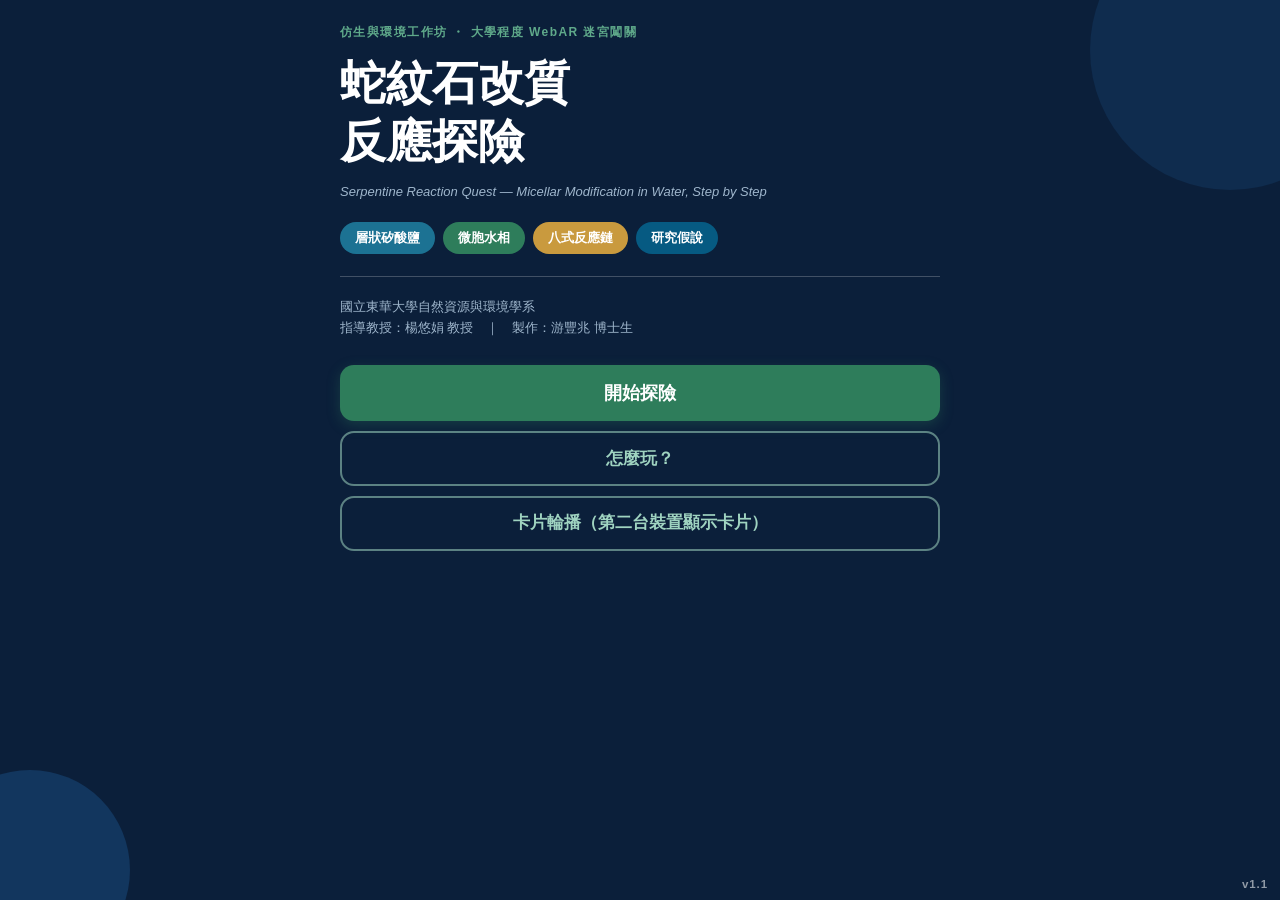
==== commit 0d74a878: "蛇紋石改質反應探險 v1.1：3D 主角、次格步進與預轉向、AR／動畫互動題、萬用卡文字量測 四項體驗升級：  1. 迷宮主角改為 A-Frame 程序化 3D 角色（js/char3d.js）   " ====
--- a/reaction-quest/index.html
+++ b/reaction-quest/index.html
@@ -7,15 +7,19 @@
 <meta name="description" content="蛇紋石改質反應探險 — 大學生 WebAR 迷宮闖關｜國立東華大學自然資源與環境學系 仿生與環境工作坊">
 <meta name="apple-mobile-web-app-capable" content="yes">
 <title>蛇紋石改質反應探險</title>
-<link rel="stylesheet" href="css/style.css?v=1.0">
+<link rel="stylesheet" href="css/style.css?v=1.1">
 <!-- A-Frame 必須先於 MindAR；全部 defer，順序保留且不阻擋載入畫面繪製 -->
 <script defer src="vendor/aframe.min.js"></script>
 <script defer src="vendor/mindar-image-aframe.prod.js"></script>
-<script defer src="js/data.js?v=1.0"></script>
-<script defer src="js/maze.js?v=1.0"></script>
-<script defer src="js/visuals.js?v=1.0"></script>
-<script defer src="js/ar.js?v=1.0"></script>
-<script defer src="js/game.js?v=1.0"></script>
+<script defer src="js/data.js?v=1.1"></script>
+<script defer src="js/quizdata.js?v=1.1"></script>
+<script defer src="js/anims.js?v=1.1"></script>
+<script defer src="js/maze.js?v=1.1"></script>
+<script defer src="js/visuals.js?v=1.1"></script>
+<script defer src="js/char3d.js?v=1.1"></script>
+<script defer src="js/quiz.js?v=1.1"></script>
+<script defer src="js/ar.js?v=1.1"></script>
+<script defer src="js/game.js?v=1.1"></script>
 </head>
 <body>
 
@@ -33,7 +37,7 @@
     <p class="load-sub">SERPENTINE REACTION QUEST</p>
     <p id="load-msg" class="load-msg">正在準備素材…</p>
   </div>
-  <span class="ver-tag">v1.0</span>
+  <span class="ver-tag">v1.1</span>
 </section>
 
 <!-- ═══════════ 標題頁 ═══════════ -->
@@ -55,7 +59,7 @@
     <button id="btn-howto" class="btn ghost">怎麼玩？</button>
     <a class="btn ghost" href="cards.html">卡片輪播（第二台裝置顯示卡片）</a>
   </div>
-  <span class="ver-tag">v1.0</span>
+  <span class="ver-tag">v1.1</span>
 </section>
 
 <!-- ═══════════ 玩法說明 ═══════════ -->
@@ -64,17 +68,22 @@
     <p class="kicker">HOW TO PLAY</p>
     <h2 class="page-title">怎麼玩</h2>
     <ol class="howto">
-      <li><b>選主角</b>：泡泡 Mimi、蛇紋喵、水滴 Aqua，三選一。</li>
+      <li><b>選主角</b>：泡泡 Mimi、蛇紋喵、水滴 Aqua，三選一——每一位都是可以自轉的 <b>3D 角色</b>，
+        走迷宮時會面向行進方向、有走路的起伏動作。</li>
       <li><b>選路線</b>：6 關精華（1、3、5、8、9、12）或 12 關完整版。</li>
-      <li><b>走迷宮</b>：方向鍵<b>一次走一格</b>，牆壁不能穿越。迷宮由固定亂數種子生成，
+      <li><b>走迷宮</b>：方向鍵<b>點一下走三分之一格</b>（按住就連續慢走），牆壁不能穿越。
+        在路口前先按下一個方向，走到路口就會<b>自動轉彎並對齊格子中心</b>，不會卡在轉角。
+        迷宮由固定亂數種子生成，
         同一關永遠是同一張圖，可以練到熟。</li>
       <li><b>先蒐集 3 個代幣</b>：每關有三個「試劑／條件」代幣藏在死路裡（例如第 8 關要蒐集
         Fe³⁺、–OH、H₂O）。<b>集滿 3/3，終點才會開啟</b>。</li>
       <li><b>小心陷阱格</b>：踩到「高溫爐」「有機溶劑」等違反綠色化學的格子會<b>退回起點</b>，
         並跳出一句原則說明——懲罰本身就是教材。</li>
       <li><b>限時挑戰</b>：第 5、8、11 關預設限時，可在關卡選單關閉。</li>
-      <li><b>掃描與答題</b>：走到終點按「開始掃描」，掃到卡片後 3D 反應式會浮現，
-        接著看教學面板，再回答<b>兩題</b>大學程度問答；答錯會給提示可重試。</li>
+      <li><b>掃描與答題</b>：走到終點按「開始掃描」，掃到卡片後 3D 反應式會浮現，接著看教學面板，
+        再作答<b>兩題互動題</b>——一題是 <b>AR 互動題</b>（直接點選或拖曳 3D 物件），
+        一題是 <b>動畫影片題</b>（先看 6–10 秒反應動畫，再點出關鍵時刻或把步驟卡排序）。
+        答錯會給提示，可以重試。</li>
       <li><b>全破總結</b>：列出八式完整反應鏈，並明確標出<b>哪些已證、哪些是研究假說</b>。</li>
     </ol>
     <div class="note">
@@ -136,6 +145,7 @@
       <svg id="maze-svg" class="maze-svg" xmlns="http://www.w3.org/2000/svg"></svg>
       <div id="maze-items" class="maze-items"></div>
       <div id="goal" class="goal"><span class="goal-ring"></span><span class="goal-dot">?</span></div>
+      <div id="hero3d" class="hero3d"></div>
       <img id="hero" class="hero" alt="主角">
     </div>
   </div>
@@ -309,8 +319,10 @@
   <div class="pad">
     <p class="kicker">闖關問答 · <span id="quiz-level"></span></p>
     <p id="quiz-step" class="quiz-step"></p>
+    <p id="quiz-kind" class="quiz-kind"></p>
+    <p id="quiz-hypo" class="hypo-tag hidden">研究假說（待驗證）</p>
     <h2 id="quiz-q" class="quiz-q"></h2>
-    <div id="quiz-opts" class="quiz-opts"></div>
+    <div id="quiz-stage" class="quiz-stage"></div>
     <div id="quiz-fb" class="quiz-fb hidden"></div>
     <button id="btn-quiz-next" class="btn primary big hidden">繼續</button>
   </div>
--- a/reaction-quest/css/style.css
+++ b/reaction-quest/css/style.css
@@ -538,3 +538,108 @@
 @media (max-height:520px) and (orientation:landscape){
   .token-pop{bottom:calc(150px + var(--safe-b))}
 }
+
+/* ═══════════════════════════════════════════════════════════
+   v1.1 追加樣式：3D 主角、選角 3D 預覽、互動題（AR 題／動畫題／排序題）
+   ═══════════════════════════════════════════════════════════ */
+
+/* ── 迷宮 3D 主角 ──
+   a-scene 容器錨定在格中心：左右置中，垂直方向讓「腳底」落在格中心
+   （鏡頭 y=0.52、fov 46、距離 2.15 → 世界 y=0 約在容器高度的 78.3%）。 */
+.hero3d{position:absolute;width:60px;height:60px;transform:translate(-50%,-81.8%);
+  z-index:4;pointer-events:none;transition:none}
+.hero3d.off{display:none}
+.hero3d a-scene,.hero3d .a-canvas{width:100% !important;height:100% !important;
+  position:absolute !important;inset:0 !important;background:transparent !important}
+.hero3d .a-enter-vr,.hero3d .a-enter-ar,.hero3d .a-loader-title{display:none !important}
+.hero3d.bump{animation:bump .18s ease-out}
+#scr-explore .hero.off{display:none}
+
+/* ── 選角 3D 預覽 ── */
+.char-3d{position:relative;width:86px;height:110px;flex:0 0 86px;border-radius:14px;
+  background:linear-gradient(180deg,#EAF3F6,#D8E8EE);overflow:hidden}
+.char-3d a-scene,.char-3d .a-canvas{width:100% !important;height:100% !important;
+  position:absolute !important;inset:0 !important;background:transparent !important}
+.char-3d .a-enter-vr,.char-3d .a-enter-ar,.char-3d .a-loader-title{display:none !important}
+.char-3d img{width:100%;height:100%;object-fit:contain}
+
+/* ── 互動題共用 ── */
+.quiz-kind{margin:0 0 8px;font-size:12.5px;font-weight:800;color:var(--gold);letter-spacing:.04em}
+.quiz-stage{position:relative;margin:0 0 16px}
+
+/* AR 互動題：3D 場景 ＋ 疊在上面的可點熱區 */
+.q3d-wrap{position:relative;width:100%;aspect-ratio:16/11;border-radius:16px;overflow:hidden;
+  background:radial-gradient(circle at 50% 38%,#16385A 0%,#0B1F3A 72%);
+  border:3px solid #16456B;touch-action:none}
+.q3d-host{position:absolute;inset:0}
+.q3d-host a-scene,.q3d-host .a-canvas{width:100% !important;height:100% !important;
+  position:absolute !important;inset:0 !important;background:transparent !important}
+.q3d-host .a-enter-vr,.q3d-host .a-enter-ar,.q3d-host .a-loader-title{display:none !important}
+.q3d-zones{position:absolute;inset:0}
+.q3d-zone{position:absolute;transform:translate(-50%,0);min-height:26px;padding:4px 9px;
+  border-radius:999px;border:2px solid rgba(255,255,255,.6);background:rgba(11,31,58,.78);
+  color:#fff;font:700 11.5px/1.3 inherit;white-space:nowrap;cursor:pointer;
+  backdrop-filter:blur(2px);-webkit-backdrop-filter:blur(2px);transition:transform .12s}
+.q3d-zone:active{transform:translate(-50%,0) scale(.94)}
+.q3d-zone.drop{border-style:dashed;pointer-events:none}
+.q3d-zone.over{background:rgba(46,125,91,.85);border-color:#9FD3C0}
+.q3d-zone.ok{background:rgba(46,125,91,.92);border-color:#fff}
+.q3d-zone.bad{animation:qshake .34s ease-out}
+@keyframes qshake{0%,100%{transform:translate(-50%,0)}
+  25%{transform:translate(calc(-50% - 7px),0)}75%{transform:translate(calc(-50% + 7px),0)}}
+.q3d-chip{position:absolute;left:50%;bottom:10px;transform:translateX(-50%);
+  padding:9px 16px;border-radius:999px;background:var(--gold);color:#2A1F06;
+  font:800 14px/1 inherit;box-shadow:0 4px 14px rgba(0,0,0,.35);cursor:grab;
+  touch-action:none;user-select:none;z-index:6}
+.q3d-chip.drag{cursor:grabbing;box-shadow:0 8px 22px rgba(0,0,0,.5);z-index:9}
+.q3d-cue{margin:9px 2px 0;font-size:12.5px;line-height:1.7;color:var(--grey)}
+.q3d-wrap .q3d-cue{position:absolute;left:0;right:0;top:6px;margin:0;text-align:center;
+  color:#BFD8E6;font-weight:700;text-shadow:0 1px 4px rgba(0,0,0,.6);pointer-events:none}
+
+/* 動畫影片題 */
+.qanim{position:relative}
+.qanim-cv{display:block;width:100%;height:auto;border-radius:16px;border:3px solid #CBD9DF;
+  background:#F1F6F8}
+.qanim-regions{position:absolute;left:0;right:0;top:0;aspect-ratio:340/190}
+.qanim-region{position:absolute;border:2.5px dashed rgba(11,31,58,.42);border-radius:12px;
+  background:rgba(255,255,255,.06);cursor:pointer;display:flex;align-items:flex-start;
+  justify-content:center;padding-top:4px}
+.qanim-region span{background:rgba(11,31,58,.78);color:#fff;font:800 11.5px/1 inherit;
+  padding:4px 9px;border-radius:999px}
+.qanim-region.ok{border-color:var(--green);background:rgba(46,125,91,.20)}
+.qanim-region.ok span{background:var(--green)}
+.qanim-region.bad{animation:rshake .34s ease-out;border-color:#C0553F}
+@keyframes rshake{0%,100%{margin-left:0}25%{margin-left:-7px}75%{margin-left:7px}}
+.qanim-bar{display:flex;align-items:center;gap:9px;margin-top:9px}
+.qanim-bar button{flex:0 0 auto;min-height:36px;padding:7px 11px;border:2px solid var(--teal);
+  background:#fff;color:var(--teal);border-radius:10px;font:800 12.5px/1 inherit;cursor:pointer}
+.qanim-time{flex:0 0 46px;font:800 12px/1 inherit;color:var(--grey);text-align:right}
+.qanim-track{position:relative;flex:1;height:26px;border-radius:8px;background:#E3ECF0;
+  cursor:pointer;touch-action:none;overflow:hidden}
+.qanim-fill{position:absolute;left:0;top:0;bottom:0;background:#BFD8E6}
+.qanim-head{position:absolute;top:0;bottom:0;width:4px;margin-left:-2px;background:var(--navy)}
+.qanim-head.ok{background:var(--green);width:6px;margin-left:-3px}
+.qanim-head.bad{animation:hshake .34s ease-out;background:#C0553F}
+@keyframes hshake{0%,100%{opacity:1}25%,75%{opacity:.25}}
+.qanim-key{position:absolute;top:0;bottom:0;width:3px;margin-left:-1.5px;background:var(--gold)}
+.qanim-marks{position:absolute;inset:0;pointer-events:none}
+.qanim-marks i{position:absolute;top:60%;bottom:2px;width:1px;background:rgba(11,31,58,.22)}
+
+/* 排序題 */
+.qorder-list{display:flex;flex-direction:column;gap:8px;margin-bottom:12px}
+.qcard{display:flex;align-items:center;gap:11px;background:var(--card);border:3px solid #DCE5E8;
+  border-radius:14px;padding:11px 12px;touch-action:none;user-select:none;cursor:grab}
+.qcard.lift{border-color:var(--teal);box-shadow:0 8px 20px rgba(28,114,147,.28);cursor:grabbing}
+.qcard.ok{border-color:var(--green);background:#EAF6EF}
+.qcard.bad{animation:rshake .34s ease-out;border-color:#C0553F;background:#FBEDEA}
+.qcard-n{flex:0 0 28px;width:28px;height:28px;border-radius:50%;background:var(--teal);color:#fff;
+  font:800 14px/28px inherit;text-align:center}
+.qcard-b{flex:1;display:flex;flex-direction:column;gap:2px;text-align:left}
+.qcard-b b{font-size:14.5px;color:var(--navy)}
+.qcard-b i{font-style:normal;font-size:12px;color:var(--grey);line-height:1.6}
+.qcard-grip{flex:0 0 auto;color:#A8BAC2;font-size:19px}
+
+@media (max-width:360px){
+  .char-3d{width:74px;height:96px;flex:0 0 74px}
+  .q3d-zone{font-size:11px;padding:4px 8px}
+}
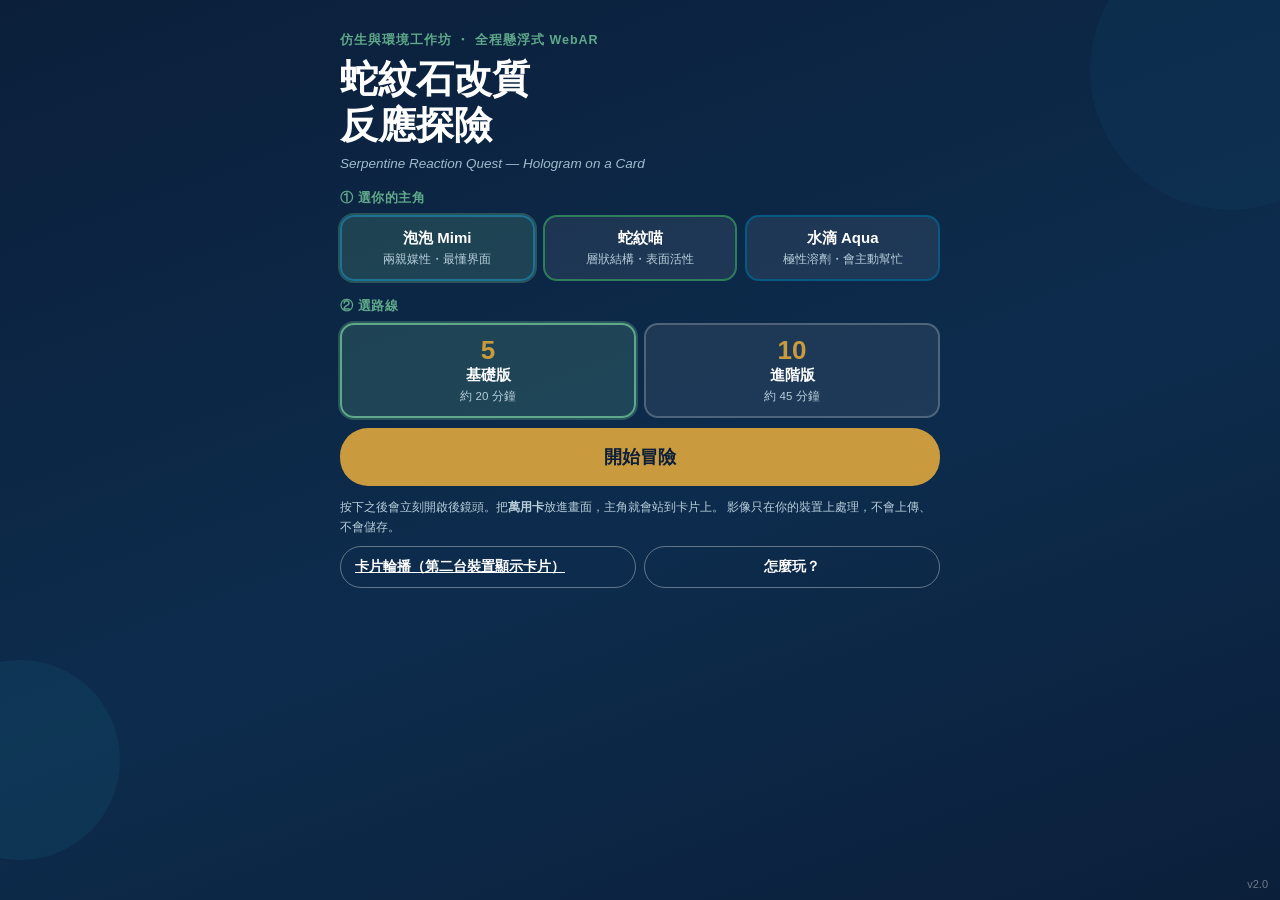
==== commit 7031c6ee: "蛇紋石改質反應探險 v2.0：卡片即舞台，全程懸浮式 AR 架構級重做。v1.x 是「走 2D 迷宮 → 到終點掃一次卡 → 回到 2D 教學頁與問答頁」； v2.0 拿掉迷宮，從按下「開始冒險」到全" ====
--- a/reaction-quest/index.html
+++ b/reaction-quest/index.html
@@ -4,62 +4,103 @@
 <meta charset="utf-8">
 <meta name="viewport" content="width=device-width, initial-scale=1, maximum-scale=1, user-scalable=no, viewport-fit=cover">
 <meta name="theme-color" content="#0B1F3A">
-<meta name="description" content="蛇紋石改質反應探險 — 大學生 WebAR 迷宮闖關｜國立東華大學自然資源與環境學系 仿生與環境工作坊">
+<meta name="description" content="蛇紋石改質反應探險 v2.0 — 全程懸浮式 WebAR 闖關｜國立東華大學自然資源與環境學系 仿生與環境工作坊">
 <meta name="apple-mobile-web-app-capable" content="yes">
 <title>蛇紋石改質反應探險</title>
-<link rel="stylesheet" href="css/style.css?v=1.1">
-<!-- A-Frame 必須先於 MindAR；全部 defer，順序保留且不阻擋載入畫面繪製 -->
+<link rel="stylesheet" href="css/style.css?v=2.0">
 <script defer src="vendor/aframe.min.js"></script>
 <script defer src="vendor/mindar-image-aframe.prod.js"></script>
-<script defer src="js/data.js?v=1.1"></script>
-<script defer src="js/quizdata.js?v=1.1"></script>
-<script defer src="js/anims.js?v=1.1"></script>
-<script defer src="js/maze.js?v=1.1"></script>
-<script defer src="js/visuals.js?v=1.1"></script>
-<script defer src="js/char3d.js?v=1.1"></script>
-<script defer src="js/quiz.js?v=1.1"></script>
-<script defer src="js/ar.js?v=1.1"></script>
-<script defer src="js/game.js?v=1.1"></script>
+<script defer src="js/data.js?v=2.0"></script>
+<script defer src="js/quizdata.js?v=2.0"></script>
+<script defer src="js/anims.js?v=2.0"></script>
+<script defer src="js/visuals.js?v=2.0"></script>
+<script defer src="js/char3d.js?v=2.0"></script>
+<script defer src="js/audio.js?v=2.0"></script>
+<script defer src="js/ar.js?v=2.0"></script>
+<script defer src="js/stage.js?v=2.0"></script>
+<script defer src="js/quiz3d.js?v=2.0"></script>
+<script defer src="js/game.js?v=2.0"></script>
 </head>
 <body>
 
-<!-- ═══════════ 內建瀏覽器警告橫幅（LINE／FB／IG／微信） ═══════════ -->
+<!-- ═══════════ 相機層（z 最底，全程不中斷） ═══════════ -->
+<video id="cam-preview" class="cam-layer" playsinline webkit-playsinline muted autoplay></video>
+<div id="scene-bg" class="scene-bg"></div>
+
+<!-- ═══════════ 懸浮舞台（常駐 A-Frame 場景） ═══════════ -->
+<div id="ar-host" class="ar-host"></div>
+
+<!-- ═══════════ 過場遮罩（切換錨定／換關時淡入淡出，不讓畫面閃黑） ═══════════ -->
+<div id="veil" class="veil"></div>
+
+<!-- ═══════════ 內建瀏覽器警告 ═══════════ -->
 <div id="inapp-banner" class="inapp-banner hidden">
   <p id="inapp-text"></p>
   <button id="inapp-close" class="inapp-x" aria-label="關閉提示">×</button>
 </div>
 
-<!-- ═══════════ 載入畫面 ═══════════ -->
-<section id="scr-loading" class="screen dark active">
-  <div class="loader-wrap">
-    <div class="spinner"></div>
-    <h1 class="load-title">蛇紋石改質反應探險</h1>
-    <p class="load-sub">SERPENTINE REACTION QUEST</p>
-    <p id="load-msg" class="load-msg">正在準備素材…</p>
+<!-- ═══════════ HUD ═══════════ -->
+<div id="hud" class="hud hidden">
+  <div class="hud-top">
+    <span id="hud-level" class="chip chip-lv">01</span>
+    <span id="hud-place" class="chip chip-place"></span>
+    <span id="hud-token" class="chip chip-token">0 / 3</span>
+    <span class="hud-spacer"></span>
+    <button id="btn-mute" class="icon-btn" aria-label="音樂開關">♪</button>
+    <button id="btn-power" class="icon-btn" aria-label="省電模式">⚡</button>
+    <button id="btn-diag" class="icon-btn" aria-label="診斷">?</button>
   </div>
-  <span class="ver-tag">v1.1</span>
-</section>
 
-<!-- ═══════════ 標題頁 ═══════════ -->
-<section id="scr-title" class="screen dark">
+  <p id="hud-hint" class="hud-hint"></p>
+
+  <div class="hud-bottom">
+    <div class="dpad" role="group" aria-label="方向鍵">
+      <button class="dbtn up"    data-dir="up"    aria-label="向上">▲</button>
+      <button class="dbtn left"  data-dir="left"  aria-label="向左">◀</button>
+      <button class="dbtn mid"   aria-hidden="true"></button>
+      <button class="dbtn right" data-dir="right" aria-label="向右">▶</button>
+      <button class="dbtn down"  data-dir="down"  aria-label="向下">▼</button>
+    </div>
+    <div class="act-col">
+      <button id="btn-nocard" class="act-btn ghost hidden">免卡解鎖</button>
+      <button id="btn-replay" class="act-btn ghost hidden">重看動畫</button>
+      <button id="btn-next" class="act-btn hidden">繼續 ▶</button>
+    </div>
+  </div>
+</div>
+
+<!-- ═══════════ 標題頁（唯一的非 AR 畫面：需要它取得使用者手勢） ═══════════ -->
+<section id="scr-title" class="screen dark active">
   <div class="deco-circle c1"></div><div class="deco-circle c2"></div>
   <div class="pad">
-    <p class="eyebrow">仿生與環境工作坊 ・ 大學程度 WebAR 迷宮闖關</p>
+    <p class="eyebrow">仿生與環境工作坊 ・ 全程懸浮式 WebAR</p>
     <h1 class="big-title">蛇紋石改質<br>反應探險</h1>
-    <p class="sub-en">Serpentine Reaction Quest — Micellar Modification in Water, Step by Step</p>
-    <div class="pills">
-      <span class="pill teal">層狀矽酸鹽</span>
-      <span class="pill green">微胞水相</span>
-      <span class="pill gold">八式反應鏈</span>
-      <span class="pill deep">研究假說</span>
+    <p class="sub-en">Serpentine Reaction Quest — Hologram on a Card</p>
+
+    <p class="pick-h">① 選你的主角</p>
+    <div id="char-row" class="pick-row"></div>
+
+    <p class="pick-h">② 選路線</p>
+    <div class="pick-row">
+      <button class="pick-card" data-mode="5">
+        <span class="pick-n">5</span><span class="pick-t">基礎版</span>
+        <span class="pick-d">約 20 分鐘</span>
+      </button>
+      <button class="pick-card" data-mode="10">
+        <span class="pick-n">10</span><span class="pick-t">進階版</span>
+        <span class="pick-d">約 45 分鐘</span>
+      </button>
     </div>
-    <hr class="rule">
-    <p class="byline">國立東華大學自然資源與環境學系<br>指導教授：楊悠娟 教授　｜　製作：游豐兆 博士生</p>
-    <button id="btn-start" class="btn primary big">開始探險</button>
-    <button id="btn-howto" class="btn ghost">怎麼玩？</button>
-    <a class="btn ghost" href="cards.html">卡片輪播（第二台裝置顯示卡片）</a>
+
+    <button id="btn-start" class="btn primary big">開始冒險</button>
+    <p class="tiny">按下之後會立刻開啟後鏡頭。把<b>萬用卡</b>放進畫面，主角就會站到卡片上。
+      影像只在你的裝置上處理，不會上傳、不會儲存。</p>
+    <div class="links">
+      <a class="btn ghost small" href="cards.html">卡片輪播（第二台裝置顯示卡片）</a>
+      <button id="btn-howto" class="btn ghost small">怎麼玩？</button>
+    </div>
   </div>
-  <span class="ver-tag">v1.1</span>
+  <span class="ver-tag">v2.0</span>
 </section>
 
 <!-- ═══════════ 玩法說明 ═══════════ -->
@@ -68,321 +109,58 @@
     <p class="kicker">HOW TO PLAY</p>
     <h2 class="page-title">怎麼玩</h2>
     <ol class="howto">
-      <li><b>選主角</b>：泡泡 Mimi、蛇紋喵、水滴 Aqua，三選一——每一位都是可以自轉的 <b>3D 角色</b>，
-        走迷宮時會面向行進方向、有走路的起伏動作。</li>
-      <li><b>選路線</b>：6 關精華（1、3、5、8、9、12）或 12 關完整版。</li>
-      <li><b>走迷宮</b>：方向鍵<b>點一下走三分之一格</b>（按住就連續慢走），牆壁不能穿越。
-        在路口前先按下一個方向，走到路口就會<b>自動轉彎並對齊格子中心</b>，不會卡在轉角。
-        迷宮由固定亂數種子生成，
-        同一關永遠是同一張圖，可以練到熟。</li>
-      <li><b>先蒐集 3 個代幣</b>：每關有三個「試劑／條件」代幣藏在死路裡（例如第 8 關要蒐集
-        Fe³⁺、–OH、H₂O）。<b>集滿 3/3，終點才會開啟</b>。</li>
-      <li><b>小心陷阱格</b>：踩到「高溫爐」「有機溶劑」等違反綠色化學的格子會<b>退回起點</b>，
-        並跳出一句原則說明——懲罰本身就是教材。</li>
-      <li><b>限時挑戰</b>：第 5、8、11 關預設限時，可在關卡選單關閉。</li>
-      <li><b>掃描與答題</b>：走到終點按「開始掃描」，掃到卡片後 3D 反應式會浮現，接著看教學面板，
-        再作答<b>兩題互動題</b>——一題是 <b>AR 互動題</b>（直接點選或拖曳 3D 物件），
-        一題是 <b>動畫影片題</b>（先看 6–10 秒反應動畫，再點出關鍵時刻或把步驟卡排序）。
-        答錯會給提示，可以重試。</li>
-      <li><b>全破總結</b>：列出八式完整反應鏈，並明確標出<b>哪些已證、哪些是研究假說</b>。</li>
+      <li><b>把萬用卡放進畫面</b>：主角、代幣、看板、反應動畫全部會<b>站在卡片上方懸浮</b>。
+        手機繞著卡片走，透視會跟著變——這就是全像模式。</li>
+      <li><b>卡片離開畫面也不會中斷</b>：內容會平滑轉成「螢幕懸浮」繼續玩，
+        把卡片放回來就自動回到卡片上。進度永遠不會重置。</li>
+      <li><b>用方向鍵讓主角在卡片上滑行</b>，碰到三個漂浮代幣就收集，集滿三個解鎖本關關鍵物件。</li>
+      <li><b>懸浮教學</b>：關鍵物件從卡片上升起，旁邊浮出 2–3 張看板，把反應式講清楚。</li>
+      <li><b>兩題懸浮互動題</b>：直接用手指點畫面中的 3D 物件、卡片或時間軸。</li>
+      <li><b>沒有卡片也能玩</b>：按「免卡解鎖」，一樣是相機實景＋懸浮內容。</li>
+      <li><b>音樂與音效</b>全部原創合成，右上角「♪」可靜音；「⚡」是省電模式（停止逐幀辨識）。</li>
     </ol>
-    <div class="note">
-      <b>萬用卡</b>：列印稿的<b>第 1 頁</b>就是萬用卡。整場只印這一張、只拿這一張，
-      就可以從第 1 關掃到第 12 關，不必每過一關換一張圖。
-    </div>
-    <div class="note">
-      <b>相機說明</b>：本遊戲需要使用手機的<b>後鏡頭</b>來辨識圖片。影像只在你的手機上即時處理，
-      <b>不會上傳、不會儲存</b>。首次使用瀏覽器會詢問相機權限，請點「允許」。
-      手邊沒有卡片也沒關係——每一關都有「免卡體驗」與「跳過直接答題」。
-    </div>
+    <div class="note"><b>萬用卡</b>：列印稿第 1 頁就是萬用卡，整場只印這一張，
+      從第一關用到最後一關。</div>
     <button class="btn primary big" data-go="scr-title">回到首頁</button>
-    <a class="btn ghost" href="cards.html">開啟卡片輪播頁</a>
   </div>
 </section>
 
-<!-- ═══════════ 選主角 ═══════════ -->
-<section id="scr-char" class="screen light">
+<!-- ═══════════ 相機診斷／降級 ═══════════ -->
+<section id="scr-diag" class="screen light">
   <div class="pad">
-    <p class="kicker">01 / CHOOSE YOUR HERO</p>
-    <h2 class="page-title">選擇你的主角</h2>
-    <p class="page-sub">三位原創夥伴，個性不同，任務相同</p>
-    <div id="char-list" class="char-list"></div>
-    <button id="btn-char-next" class="btn primary big" disabled>下一步</button>
-    <button class="btn ghost" data-go="scr-title">回到首頁</button>
+    <p class="kicker">CAMERA DIAGNOSTIC · 相機診斷</p>
+    <h2 class="page-title">相機狀態</h2>
+    <div id="fb-diag" class="fb-diag hidden">
+      <p class="fb-reason"><b>原因：</b><span id="fb-reason"></span></p>
+      <p class="fb-guide" id="fb-guide"></p>
+    </div>
+    <p class="ar-p">相機不是必要的。關掉相機時背景會改用該關的花蓮場景圖，
+      懸浮玩法完全一樣，可以從頭玩到全破。</p>
+    <button id="btn-retry-cam" class="btn primary big">重試相機</button>
+    <button id="btn-no-cam" class="btn ghost">用場景背景繼續玩</button>
+    <button id="btn-copy-diag" class="btn ghost small">📋 複製診斷資訊</button>
+    <textarea id="diag-box" class="diag-box hidden" readonly rows="12"></textarea>
+    <button class="btn ghost" data-go="back">關閉</button>
   </div>
 </section>
 
-<!-- ═══════════ 選路線 ═══════════ -->
-<section id="scr-mode" class="screen light">
-  <div class="pad">
-    <p class="kicker">02 / CHOOSE YOUR ROUTE</p>
-    <h2 class="page-title">選擇路線</h2>
-    <p class="page-sub">時間有限走精華版，想讀完整條反應鏈走完整版</p>
-    <div class="mode-list">
-      <button class="mode-card" data-mode="6">
-        <span class="mode-n">6</span>
-        <span class="mode-t">精華版</span>
-        <span class="mode-d">約 25 分鐘<br>層狀結構・三段分子・球磨・Fe³⁺・Mg²⁺・洗滌檢驗</span>
-      </button>
-      <button class="mode-card" data-mode="12">
-        <span class="mode-n">12</span>
-        <span class="mode-t">完整版</span>
-        <span class="mode-d">約 50 分鐘<br>五個主角一路走到八式反應鏈全解</span>
-      </button>
-    </div>
-    <label class="opt-row">
-      <input type="checkbox" id="opt-timer" checked>
-      <span><b>開啟限時挑戰</b>（第 5、8、11 關）——關掉也能玩，只是少了一點壓力</span>
-    </label>
-    <button class="btn ghost" data-go="scr-char">上一步</button>
+<!-- ═══════════ 全破徽章（截圖用；仍疊在相機實景上） ═══════════ -->
+<div id="badge-layer" class="badge-layer hidden">
+  <div class="badge-card">
+    <p class="badge-title">蛇紋石改質反應探險</p>
+    <p class="badge-name" id="badge-name"></p>
+    <p class="badge-meta" id="badge-meta"></p>
+    <p class="badge-org">國立東華大學自然資源與環境學系<br>仿生與環境工作坊</p>
   </div>
-</section>
-
-<!-- ═══════════ 探索模式：格狀迷宮 ═══════════ -->
-<section id="scr-explore" class="screen">
-  <div id="stage" class="stage">
-    <div id="maze" class="maze">
-      <svg id="maze-svg" class="maze-svg" xmlns="http://www.w3.org/2000/svg"></svg>
-      <div id="maze-items" class="maze-items"></div>
-      <div id="goal" class="goal"><span class="goal-ring"></span><span class="goal-dot">?</span></div>
-      <div id="hero3d" class="hero3d"></div>
-      <img id="hero" class="hero" alt="主角">
-    </div>
+  <button id="btn-shot" class="btn primary">📸 拍下完成徽章</button>
+  <button id="btn-restart" class="btn ghost small">再玩一次</button>
+  <div id="shot-box" class="shot-box hidden">
+    <img id="shot-img" alt="完成徽章">
+    <p class="tiny">手機請<b>長按圖片</b>選「儲存影像」；電腦可按下方按鈕下載。</p>
+    <a id="shot-dl" class="btn primary" download="蛇紋石改質反應探險-完成徽章.png">下載</a>
+    <button id="btn-shot-close" class="btn ghost small">關閉</button>
   </div>
-  <div class="hud-top">
-    <div class="hud-bar">
-      <span id="hud-level" class="hud-level">01</span>
-      <span id="hud-place" class="hud-place"></span>
-      <span id="hud-token" class="hud-token">0 / 3</span>
-      <span id="hud-timer" class="hud-timer hidden">--:--</span>
-      <span id="hud-prog" class="hud-prog"></span>
-    </div>
-    <div id="bubble" class="bubble"><p id="bubble-text"></p></div>
-  </div>
-  <div class="hud-bottom">
-    <!-- 一律佔住版面（僅以 off 隱藏可見度），讓可行走區的下緣不會隨按鈕出現而跳動 -->
-    <button id="btn-scan" class="btn scan off">開始掃描</button>
-    <div class="dpad" role="group" aria-label="方向鍵">
-      <button class="dbtn up"    data-dir="up"    aria-label="向上">▲</button>
-      <button class="dbtn left"  data-dir="left"  aria-label="向左">◀</button>
-      <button class="dbtn right" data-dir="right" aria-label="向右">▶</button>
-      <button class="dbtn down"  data-dir="down"  aria-label="向下">▼</button>
-    </div>
-  </div>
-
-  <!-- 陷阱說明（踩到違反綠色化學的格子） -->
-  <div id="trap-panel" class="trap-panel hidden">
-    <div class="trap-card">
-      <p class="trap-ico" id="trap-ico">🔥</p>
-      <h3 id="trap-name">陷阱</h3>
-      <p id="trap-msg" class="trap-msg"></p>
-      <p class="trap-back">已退回起點——蒐集到的代幣會保留。</p>
-      <button id="btn-trap-ok" class="btn primary big">我知道了，繼續走</button>
-    </div>
-  </div>
-
-  <!-- 代幣蒐集提示 -->
-  <div id="token-pop" class="token-pop hidden">
-    <span id="token-pop-k" class="token-pop-k"></span>
-    <span id="token-pop-t" class="token-pop-t"></span>
-  </div>
-</section>
-
-<!-- ═══════════ AR 掃描模式 ═══════════ -->
-<section id="scr-ar" class="screen ar">
-  <!-- 預檢相機畫面：按下按鈕的手勢內立刻取得串流並播放，使用者馬上看到相機活著 -->
-  <video id="cam-preview" class="cam-preview hidden" playsinline webkit-playsinline muted autoplay></video>
-  <div id="ar-host"></div>
-
-  <div id="ar-intro" class="ar-panel">
-    <div class="ar-card">
-      <p class="kicker">AR SCAN</p>
-      <h3 id="ar-intro-title">準備掃描</h3>
-      <p id="ar-lead" class="ar-lead"></p>
-      <div class="mode-picker">
-        <button id="btn-mode-scan" class="mode-btn" data-mode="scan">
-          <span class="mode-ico">📷</span>
-          <span class="mode-body">
-            <span class="mode-main">掃描卡片</span>
-            <span class="mode-sub">本關卡片或萬用卡皆可</span>
-          </span>
-          <span class="mode-last">上次用這個</span>
-        </button>
-        <button id="btn-mode-nocard" class="mode-btn" data-mode="nocard">
-          <span class="mode-ico">✨</span>
-          <span class="mode-body">
-            <span class="mode-main">免卡體驗</span>
-            <span class="mode-sub">開相機直接看內容，手邊沒有卡片也能玩</span>
-          </span>
-          <span class="mode-last">上次用這個</span>
-        </button>
-        <button id="btn-mode-skip" class="mode-btn" data-mode="skip">
-          <span class="mode-ico">▶</span>
-          <span class="mode-body">
-            <span class="mode-main">跳過直接答題</span>
-            <span class="mode-sub">不開相機，直接看教學內容並作答</span>
-          </span>
-          <span class="mode-last">上次用這個</span>
-        </button>
-      </div>
-      <p class="ar-warn">若你是從 <b>LINE／Facebook／Instagram</b> 點開本頁，相機會被那些 App 的內建瀏覽器封鎖，
-        請改用 <b>Safari</b>（iPhone）或 <b>Chrome</b>（Android）開啟。</p>
-      <p class="ar-note">影像只在你的裝置上即時處理，不會上傳、不會儲存。</p>
-      <p class="ar-note">第二台裝置請開 <a href="cards.html" target="_blank" rel="noopener">cards.html</a> 顯示卡片，
-        用另一支手機、平板或筆電當卡片給這一台掃。</p>
-      <button id="btn-ar-back" class="btn ghost small">回到迷宮</button>
-    </div>
-  </div>
-
-  <div id="ar-scanning" class="ar-scanning hidden">
-    <div class="reticle"><span></span><span></span><span></span><span></span></div>
-    <p id="scan-status" class="scan-tip">對準關鍵圖片，讓整張圖填滿方框</p>
-    <p id="scan-hint" class="scan-hint hidden"></p>
-    <div id="scan-wait" class="scan-wait hidden">
-      <p id="scan-count" class="scan-count"></p>
-      <button id="btn-keep-wait" class="btn ghost small">繼續等待</button>
-    </div>
-    <button id="btn-scan-cancel" class="btn ghost small">取消</button>
-  </div>
-
-  <!-- 掃描成功層：固定定位 DOM，z-index 壓過 a-scene／canvas 所有層 -->
-  <div id="ar-success" class="ar-success hidden">
-    <div class="ar-success-banner">
-      <span id="ar-success-mark" class="ar-success-mark">✓ 掃描成功！</span>
-      <span id="ar-success-count" class="ar-success-count"></span>
-    </div>
-    <button id="btn-ar-teach" class="ar-success-btn">進入教學 ▶</button>
-  </div>
-
-  <!-- 免卡體驗層 -->
-  <div id="ar-nocard" class="nocard-layer hidden">
-    <div id="nocard-tilt" class="nocard-tilt">
-      <div id="nocard-card" class="nocard-card">
-        <p class="nocard-kicker" id="nocard-kicker"></p>
-        <h3 id="nocard-title" class="nocard-title"></h3>
-        <div id="nocard-visual" class="nocard-visual"></div>
-        <ul id="nocard-points" class="nocard-points"></ul>
-      </div>
-    </div>
-    <div class="nocard-bar">
-      <button id="btn-nocard-shot" class="btn nocard-shot">📸 拍下學習瞬間</button>
-      <button id="btn-nocard-go" class="btn nocard-go">繼續 ▶</button>
-    </div>
-    <button id="btn-nocard-back" class="btn ghost small nocard-back">回到選單</button>
-
-    <div id="nocard-photo" class="nocard-photo hidden">
-      <div class="nocard-photo-inner">
-        <p class="nocard-photo-t">學習瞬間已拍好</p>
-        <img id="nocard-photo-img" alt="學習瞬間合成照片">
-        <p class="nocard-photo-tip" id="nocard-photo-tip">手機請<b>長按圖片</b>選「儲存影像」；電腦可按下方按鈕下載。</p>
-        <a id="nocard-dl" class="btn primary" download="蛇紋石改質反應探險.png">下載照片</a>
-        <button id="btn-nocard-photo-close" class="btn ghost">關閉</button>
-      </div>
-    </div>
-  </div>
-
-  <div id="ar-fallback" class="ar-panel hidden">
-    <div class="ar-card">
-      <p class="kicker">CAMERA DIAGNOSTIC · 相機診斷</p>
-      <h3 id="fb-title">沒有相機也能繼續</h3>
-
-      <div id="fb-diag" class="fb-diag hidden">
-        <p class="fb-reason"><b>原因：</b><span id="fb-reason"></span></p>
-        <p class="fb-guide" id="fb-guide"></p>
-      </div>
-
-      <p class="ar-p">相機不是必要的。你可以直接看關鍵圖片，一樣可以學完這一關。</p>
-      <img id="fb-img" class="fb-img" alt="關卡關鍵圖片">
-      <button id="btn-fb-retry" class="btn primary big">重試相機</button>
-      <button id="btn-fb-view" class="btn ghost">用圖片模式繼續</button>
-      <button id="btn-fb-skip" class="btn ghost">直接答題</button>
-      <button id="btn-copy-diag" class="btn ghost small">📋 複製診斷資訊</button>
-      <textarea id="diag-box" class="diag-box hidden" readonly rows="10"></textarea>
-    </div>
-  </div>
-
-  <div id="ar-teach" class="ar-panel hidden">
-    <div class="ar-card teach">
-      <p class="kicker">教學內容 · <span id="teach-en"></span></p>
-      <h3 id="teach-title"></h3>
-      <p id="teach-hypo" class="hypo-tag hidden">研究假說（待驗證）</p>
-      <p id="teach-eq" class="teach-eq"></p>
-      <div id="teach-visual" class="teach-visual"></div>
-      <ul id="teach-points" class="teach-points"></ul>
-      <button id="btn-to-quiz" class="btn primary big">我懂了，來答題（兩題）</button>
-    </div>
-  </div>
-</section>
-
-<!-- ═══════════ 問答（每關兩題） ═══════════ -->
-<section id="scr-quiz" class="screen light">
-  <div class="pad">
-    <p class="kicker">闖關問答 · <span id="quiz-level"></span></p>
-    <p id="quiz-step" class="quiz-step"></p>
-    <p id="quiz-kind" class="quiz-kind"></p>
-    <p id="quiz-hypo" class="hypo-tag hidden">研究假說（待驗證）</p>
-    <h2 id="quiz-q" class="quiz-q"></h2>
-    <div id="quiz-stage" class="quiz-stage"></div>
-    <div id="quiz-fb" class="quiz-fb hidden"></div>
-    <button id="btn-quiz-next" class="btn primary big hidden">繼續</button>
-  </div>
-</section>
-
-<!-- ═══════════ 關卡總結 ═══════════ -->
-<section id="scr-lesson" class="screen dark">
-  <div class="deco-circle c1"></div>
-  <div class="pad center">
-    <div class="badge-pop">✓</div>
-    <p class="eyebrow" id="lesson-kicker"></p>
-    <h2 class="lesson-t" id="lesson-text"></h2>
-    <hr class="rule">
-    <p class="lesson-sub" id="lesson-sub"></p>
-    <button id="btn-lesson-next" class="btn primary big">前往下一關</button>
-  </div>
-</section>
-
-<!-- ═══════════ 全破總結 ═══════════ -->
-<section id="scr-finish" class="screen light">
-  <div class="pad">
-    <p class="kicker">MISSION COMPLETE</p>
-    <h2 class="page-title">恭喜全破！</h2>
-    <p class="page-sub" id="finish-sub"></p>
-
-    <div id="badge" class="badge-card">
-      <div class="badge-ring">
-        <img id="badge-hero" class="badge-hero" alt="">
-      </div>
-      <div class="badge-txt">
-        <p class="badge-title">蛇紋石改質反應探險</p>
-        <p class="badge-name" id="badge-name"></p>
-        <p class="badge-meta" id="badge-meta"></p>
-        <p class="badge-org">國立東華大學自然資源與環境學系<br>仿生與環境工作坊</p>
-      </div>
-    </div>
-
-    <h3 class="sec-h">八式完整反應鏈</h3>
-    <div id="chain-list" class="chain-list"></div>
-    <div class="legend">
-      <span class="lg done">■ 已確立</span>
-      <span class="lg hypo">■ 研究假說（待驗證）</span>
-    </div>
-    <div class="note hypo-note">
-      <b>哪些是假說？</b>第四式（Fe³⁺ 與表面 –OH 形成內圈錯合物）與第五式（Mg²⁺ 補進晶格缺陷），
-      以及「放射率由 0.86 提升至 0.93」的目標，都屬本研究依文獻推導之假說，
-      尚未由本研究實驗數據證實。假說有文獻基礎、有驗證方法，也有可能被推翻——這才叫科學。
-    </div>
-
-    <h3 class="sec-h">五個帶走的概念</h3>
-    <div id="summary-list" class="summary-list"></div>
-
-    <h3 class="sec-h">你在每一關學到的</h3>
-    <ul id="lesson-recap" class="recap"></ul>
-
-    <button id="btn-share" class="btn primary big">分享我的完成徽章</button>
-    <button id="btn-restart" class="btn ghost">再玩一次</button>
-    <p class="foot">全部插畫、角色、場景、卡片與圖表皆為本專案自繪，零版權素材。</p>
-  </div>
-</section>
+</div>
 
 <div id="toast" class="toast"></div>
 
--- a/reaction-quest/css/style.css
+++ b/reaction-quest/css/style.css
@@ -1,645 +1,174 @@
-/* 花蓮綠色化學闖關 — 自然科學雜誌風（海洋科學色票） */
+/* 蛇紋石改質反應探險 v2.0 — 全程懸浮式 AR
+   層次（由下而上）：
+     0  相機實景（<video>／無相機時的場景 SVG）
+     1  A-Frame 懸浮舞台（透明畫布，主角／代幣／看板／題目都在這裡）
+     2  過場遮罩 veil（切換錨定與換關時淡入淡出，避免任何黑閃）
+     3  HUD（方向鍵、繼續、靜音、進度）
+     4  標題頁／說明頁／診斷頁／徽章層
+   自然科學雜誌風配色（海洋科學色票）：navy / deep / teal / green / moss / gold */
 :root{
-  --navy:#0B1F3A; --deep:#065A82; --teal:#1C7293;
-  --green:#2E7D5B; --moss:#5FA98A; --gold:#C99A3E;
-  --bg:#F5F9FA; --ink:#1E293B; --grey:#64748B; --card:#fff;
-  --tap:48px;
-  --safe-b: env(safe-area-inset-bottom, 0px);
-  --safe-t: env(safe-area-inset-top, 0px);
+  --navy:#0B1F3A; --deep:#065A82; --teal:#1C7293; --green:#2E7D5B;
+  --moss:#5FA98A; --gold:#C99A3E; --ink:#1E293B; --grey:#64748B;
+  --paper:#F5F9FA; --red:#B03E34;
+  --hud-b: calc(env(safe-area-inset-bottom, 0px) + 10px);
+  --hud-t: calc(env(safe-area-inset-top, 0px) + 8px);
 }
 *{box-sizing:border-box;-webkit-tap-highlight-color:transparent}
-html,body{margin:0;padding:0;height:100%;overflow:hidden}
-body{
-  font-family:"Microsoft JhengHei","PingFang TC","Noto Sans TC","Heiti TC",sans-serif;
-  background:var(--navy); color:var(--ink);
-  -webkit-font-smoothing:antialiased; overscroll-behavior:none;
-}
+html,body{margin:0;padding:0;height:100%;overflow:hidden;background:#000;
+  font-family:"Microsoft JhengHei","Noto Sans TC","PingFang TC",sans-serif;color:var(--ink)}
 button{font-family:inherit}
-
-/* ── 畫面切換 ── */
-.screen{position:fixed;inset:0;display:none;overflow-y:auto;overflow-x:hidden;-webkit-overflow-scrolling:touch}
-.screen.active{display:block}
-.screen.light{background:var(--bg)}
-.screen.dark{background:var(--navy);color:#fff}
-.pad{padding:calc(24px + var(--safe-t)) 20px calc(40px + var(--safe-b));max-width:640px;margin:0 auto;
-  min-height:100%;position:relative;z-index:1}
-.pad.center{display:flex;flex-direction:column;justify-content:center;align-items:center;text-align:center}
-
-/* ── 載入 ── */
-.loader-wrap{position:absolute;inset:0;display:flex;flex-direction:column;align-items:center;justify-content:center;text-align:center;padding:20px}
-.spinner{width:56px;height:56px;border:5px solid rgba(95,169,138,.25);border-top-color:var(--moss);border-radius:50%;animation:spin 1s linear infinite}
-@keyframes spin{to{transform:rotate(360deg)}}
-.load-title{font-size:26px;margin:22px 0 4px;color:#fff;letter-spacing:.05em}
-.load-sub{font-size:11px;color:var(--moss);letter-spacing:.14em;margin:0}
-.load-msg{font-size:14px;color:#8FA8BE;margin-top:18px}
-
-/* ── 標題頁 ── */
-.deco-circle{position:absolute;border-radius:50%;pointer-events:none;z-index:0}
-.deco-circle.c1{width:280px;height:280px;background:#0F2C4E;top:-90px;right:-90px}
-.deco-circle.c2{width:200px;height:200px;background:#12365E;bottom:-70px;left:-70px}
-.eyebrow{font-size:12px;color:var(--moss);letter-spacing:.12em;margin:0 0 14px;font-weight:700}
-.big-title{font-size:38px;line-height:1.25;font-weight:800;margin:0 0 12px;color:#fff}
-.sub-en{font-style:italic;font-size:13px;color:#9FB6CC;margin:0 0 20px;line-height:1.5}
-.pills{display:flex;flex-wrap:wrap;gap:8px;margin-bottom:22px}
-.pill{padding:7px 15px;border-radius:999px;font-size:13px;font-weight:700;color:#fff}
-.pill.teal{background:var(--teal)} .pill.green{background:var(--green)}
-.pill.gold{background:var(--gold)} .pill.deep{background:var(--deep)}
-.rule{border:0;border-top:1px solid rgba(255,255,255,.22);margin:20px 0}
-.byline{font-size:12.5px;color:#9FB6CC;line-height:1.7;margin:0 0 26px}
-
-/* ── 按鈕 ── */
-.btn{display:block;width:100%;min-height:var(--tap);padding:14px 18px;margin:10px 0;
-  border:0;border-radius:14px;font-size:17px;font-weight:700;cursor:pointer;transition:transform .12s,opacity .15s}
-.btn:active{transform:scale(.975)}
-.btn.primary{background:var(--green);color:#fff;box-shadow:0 4px 14px rgba(46,125,91,.32)}
-.btn.primary:disabled{background:#B6C4C0;box-shadow:none;cursor:not-allowed}
-.btn.big{font-size:18px;padding:16px}
-.btn.ghost{background:transparent;color:var(--teal);border:2px solid var(--teal)}
-.screen.dark .btn.ghost{color:#9FD3C0;border-color:rgba(159,211,192,.55)}
-.btn.small{font-size:14px;min-height:44px;padding:11px}
-.btn.scan{background:var(--gold);color:#2A1F06;box-shadow:0 6px 20px rgba(201,154,62,.45);
-  animation:pulseBtn 1.6s ease-in-out infinite;transition:opacity .18s}
-/* 未到達目標點時只隱藏可見度，仍保留版面高度（見 index.html 註解） */
-.btn.scan.off{opacity:0;pointer-events:none;animation:none}
-@keyframes pulseBtn{0%,100%{transform:scale(1)}50%{transform:scale(1.035)}}
 .hidden{display:none !important}
 
-/* ── 淺色頁通用 ── */
-.kicker{font-size:12px;color:var(--teal);letter-spacing:.11em;font-weight:800;margin:0 0 8px}
-.page-title{font-size:30px;font-weight:800;margin:0 0 6px;color:var(--navy)}
-.page-sub{font-style:italic;color:var(--grey);font-size:14px;margin:0 0 20px}
-.sec-h{font-size:20px;color:var(--navy);margin:30px 0 12px;padding-left:12px;border-left:5px solid var(--teal)}
-.note{background:#EAF3F6;border-left:5px solid var(--teal);border-radius:0 12px 12px 0;
-  padding:14px 16px;font-size:14.5px;line-height:1.75;margin:18px 0}
-.howto{padding-left:22px;margin:0 0 6px}
-.howto li{font-size:15.5px;line-height:1.85;margin-bottom:10px}
-.foot{font-size:12px;color:var(--grey);text-align:center;margin-top:22px;line-height:1.7}
+/* ═══ 0. 相機層 ═══ */
+.cam-layer{position:fixed;inset:0;width:100%;height:100%;object-fit:cover;
+  z-index:0;background:#000;transform:translateZ(0)}
+.scene-bg{position:fixed;inset:0;z-index:0;display:none;
+  background-size:cover;background-position:center;filter:saturate(.92) brightness(.86)}
+body.nocam .cam-layer{display:none}
+body.nocam .scene-bg{display:block}
 
-/* ── 主角選擇 ── */
-.char-list{display:flex;flex-direction:column;gap:12px;margin-bottom:20px}
-.char-card{display:flex;gap:14px;align-items:center;text-align:left;width:100%;
-  background:var(--card);border:3px solid #DCE5E8;border-radius:18px;padding:14px;cursor:pointer;
-  transition:border-color .15s,box-shadow .15s,transform .12s}
-.char-card:active{transform:scale(.985)}
-.char-card.sel{border-color:var(--green);box-shadow:0 6px 22px rgba(46,125,91,.22)}
-.char-card img{width:78px;height:110px;flex:0 0 78px;object-fit:contain}
-.char-info h3{margin:0 0 2px;font-size:21px;color:var(--navy)}
-.char-info .ct{font-size:12.5px;font-weight:800;letter-spacing:.06em;margin:0 0 6px}
-.char-info p{margin:0;font-size:13.5px;line-height:1.65;color:#475569}
-.char-info .trait{display:inline-block;margin-top:7px;font-size:11.5px;padding:3px 10px;
-  border-radius:999px;background:#EDF3F5;color:var(--grey);font-weight:700}
+/* ═══ 1. 懸浮舞台 ═══ */
+.ar-host{position:fixed;inset:0;z-index:1;overflow:hidden}
+.ar-host a-scene,.ar-host canvas{position:absolute !important;inset:0 !important;
+  width:100% !important;height:100% !important;background:transparent !important}
+.ar-host video{object-fit:cover}
+.a-enter-vr,.a-enter-ar,.a-orientation-modal,.mindar-ui-overlay{display:none !important}
 
-/* ── 關卡數選擇 ── */
-.mode-list{display:flex;flex-direction:column;gap:14px;margin-bottom:18px}
-/* 用 grid：數字圓佔左欄並跨兩列，標題與說明在右欄上下堆疊
-   （原本三者都是 flex item，標題與說明會被並排擠成兩行） */
-.mode-card{display:grid;grid-template-columns:62px 1fr;grid-template-rows:auto auto;
-  column-gap:16px;row-gap:3px;align-items:center;text-align:left;width:100%;
-  background:var(--card);border:3px solid #DCE5E8;border-radius:18px;padding:18px 16px;cursor:pointer}
-.mode-card:active{transform:scale(.985)}
-.mode-n{grid-column:1;grid-row:1 / span 2;width:62px;height:62px;border-radius:50%;
-  background:var(--teal);color:#fff;
-  font-size:28px;font-weight:800;display:flex;align-items:center;justify-content:center}
-.mode-card .mode-t{grid-column:2;grid-row:1;align-self:end}
-.mode-card .mode-d{grid-column:2;grid-row:2;align-self:start}
-.mode-card:nth-child(2) .mode-n{background:var(--green)}
-.mode-t{font-size:20px;font-weight:800;color:var(--navy);display:block}
-.mode-d{font-size:13px;color:var(--grey);line-height:1.6;display:block;margin-top:3px}
+/* ═══ 2. 過場遮罩 ═══ */
+.veil{position:fixed;inset:0;z-index:2;background:rgba(11,31,58,.55);
+  opacity:0;pointer-events:none;transition:opacity .28s ease}
+.veil.on{opacity:1}
 
-/* ── 探索模式 ── */
-#scr-explore{background:#0B1F3A}
-.stage{position:absolute;inset:0;background-size:cover;background-position:center;overflow:hidden}
-.hero{position:absolute;width:78px;height:110px;transform:translate(-50%,-100%);
-  transition:transform .06s linear;filter:drop-shadow(0 6px 8px rgba(0,0,0,.32));will-change:left,top}
-.hero.flip{transform:translate(-50%,-100%) scaleX(-1)}
-.goal{position:absolute;transform:translate(-50%,-50%);width:84px;height:84px;
-  display:flex;align-items:center;justify-content:center;pointer-events:none}
-.goal-ring{position:absolute;inset:0;border-radius:50%;border:4px solid var(--gold);
-  animation:ring 1.8s ease-out infinite}
-@keyframes ring{0%{transform:scale(.55);opacity:1}100%{transform:scale(1.25);opacity:0}}
-.goal-dot{width:44px;height:44px;border-radius:50%;background:var(--gold);color:#2A1F06;
-  font-size:24px;font-weight:800;display:flex;align-items:center;justify-content:center;
-  box-shadow:0 4px 14px rgba(0,0,0,.35)}
-.goal.reached .goal-dot{background:var(--green);color:#fff}
+/* ═══ 3. HUD ═══ */
+.hud{position:fixed;inset:0;z-index:3;pointer-events:none}
+.hud-top{position:absolute;left:0;right:0;top:var(--hud-t);
+  display:flex;gap:6px;align-items:center;padding:0 10px;pointer-events:none}
+.hud-spacer{flex:1}
+.chip{display:inline-block;padding:5px 11px;border-radius:14px;font-size:13px;
+  font-weight:700;color:#fff;background:rgba(11,31,58,.72);backdrop-filter:blur(4px);
+  border:1px solid rgba(255,255,255,.18);white-space:nowrap}
+.chip-lv{background:rgba(28,114,147,.86);letter-spacing:.5px}
+.chip-place{background:rgba(11,31,58,.62);font-weight:600;max-width:34vw;
+  overflow:hidden;text-overflow:ellipsis}
+.chip-token{background:rgba(201,154,62,.90);color:var(--navy)}
+.icon-btn{pointer-events:auto;width:34px;height:34px;border-radius:50%;border:1px solid rgba(255,255,255,.25);
+  background:rgba(11,31,58,.72);color:#fff;font-size:16px;font-weight:700;line-height:1;
+  display:flex;align-items:center;justify-content:center;cursor:pointer}
+.icon-btn.off{opacity:.45;text-decoration:line-through}
+.icon-btn.on{background:var(--gold);color:var(--navy);border-color:var(--gold)}
 
-.hud-top{position:absolute;top:0;left:0;right:0;padding:calc(10px + var(--safe-t)) 12px 0;pointer-events:none}
-.hud-bar{display:flex;align-items:center;gap:9px;background:rgba(11,31,58,.86);
-  border-radius:12px;padding:8px 12px;color:#fff;margin-bottom:9px}
-.hud-level{background:var(--gold);color:#2A1F06;font-weight:800;font-size:14px;
-  padding:3px 9px;border-radius:7px}
-.hud-place{font-size:14px;font-weight:700;flex:1}
-.hud-prog{font-size:12.5px;color:var(--moss);font-weight:700}
-.bubble{background:rgba(255,255,255,.96);border-radius:18px;padding:13px 16px;
-  box-shadow:0 6px 20px rgba(0,0,0,.2);position:relative;max-width:560px;margin:0 auto}
-.bubble::after{content:"";position:absolute;left:34px;bottom:-11px;border:11px solid transparent;
-  border-top-color:rgba(255,255,255,.96);border-bottom:0}
-.bubble p{margin:0;font-size:15px;line-height:1.7;color:var(--ink)}
+.hud-hint{position:absolute;left:12px;right:12px;top:calc(var(--hud-t) + 44px);margin:0;
+  font-size:13px;line-height:1.5;font-weight:600;color:#fff;text-align:center;
+  text-shadow:0 1px 4px rgba(0,0,0,.75);pointer-events:none}
 
-.hud-bottom{position:absolute;left:0;right:0;bottom:0;padding:0 14px calc(14px + var(--safe-b))}
-.hud-bottom .btn.scan{max-width:420px;margin:0 auto 12px}
-.dpad{display:grid;grid-template-columns:repeat(3,64px);grid-template-rows:repeat(2,64px);
-  gap:8px;justify-content:center}
-.dbtn{width:64px;height:64px;border-radius:16px;border:0;font-size:22px;color:#fff;
-  background:rgba(11,31,58,.72);box-shadow:0 4px 12px rgba(0,0,0,.28);cursor:pointer;touch-action:none;
-  backdrop-filter:blur(2px);-webkit-backdrop-filter:blur(2px)}
-.dbtn:active{background:var(--teal)}
-.dbtn.up{grid-column:2;grid-row:1}
-.dbtn.left{grid-column:1;grid-row:2}
-.dbtn.down{grid-column:2;grid-row:2}
-.dbtn.right{grid-column:3;grid-row:2}
+.hud-bottom{position:absolute;left:0;right:0;bottom:var(--hud-b);
+  display:flex;align-items:flex-end;justify-content:space-between;padding:0 12px}
 
-/* ── v1.1 內建瀏覽器警告橫幅 ── */
-.inapp-banner{position:fixed;top:0;left:0;right:0;z-index:200;display:flex;gap:10px;
-  align-items:flex-start;background:#8A2F1E;color:#fff;
-  padding:calc(10px + var(--safe-t)) 12px 10px;box-shadow:0 4px 16px rgba(0,0,0,.35)}
-.inapp-banner.hidden{display:none}
-.inapp-banner p{margin:0;flex:1;font-size:13.5px;line-height:1.7;font-weight:700}
-.inapp-x{flex:0 0 30px;width:30px;height:30px;border:0;border-radius:50%;
-  background:rgba(255,255,255,.2);color:#fff;font-size:19px;line-height:1;cursor:pointer}
-/* 橫幅是 fixed，會蓋住各頁最上緣 —— 有橫幅時把內容整體往下推 */
-body.has-banner .pad{padding-top:calc(112px + var(--safe-t))}
-body.has-banner .ar-panel{padding-top:calc(108px + var(--safe-t))}
-body.has-banner .hud-top{padding-top:calc(96px + var(--safe-t))}
+/* 方向鍵：3×3 十字，固定 156px，右下留給動作鈕 */
+.dpad{pointer-events:auto;display:grid;width:156px;height:156px;
+  grid-template-columns:repeat(3,1fr);grid-template-rows:repeat(3,1fr);gap:4px;
+  transition:opacity .2s}
+.dpad.off{opacity:.28;pointer-events:none}
+.dbtn{border:none;border-radius:12px;background:rgba(11,31,58,.70);color:#fff;
+  font-size:19px;font-weight:700;display:flex;align-items:center;justify-content:center;
+  border:1px solid rgba(255,255,255,.16);cursor:pointer;touch-action:none;user-select:none}
+.dbtn.on{background:var(--teal);border-color:var(--moss)}
+.dbtn.up{grid-area:1/2/2/3}
+.dbtn.left{grid-area:2/1/3/2}
+.dbtn.mid{grid-area:2/2/3/3;background:rgba(11,31,58,.30);border-style:dashed;pointer-events:none}
+.dbtn.right{grid-area:2/3/3/4}
+.dbtn.down{grid-area:3/2/4/3}
 
-/* ── v1.1 版號標記 ── */
-.ver-tag{position:absolute;right:12px;bottom:calc(10px + var(--safe-b));z-index:5;
-  font-size:11.5px;letter-spacing:.08em;font-weight:700;color:rgba(255,255,255,.55)}
+.act-col{pointer-events:auto;display:flex;flex-direction:column;gap:8px;align-items:flex-end}
+.act-btn{pointer-events:auto;min-width:132px;padding:13px 18px;border-radius:26px;border:none;
+  background:var(--gold);color:var(--navy);font-size:16px;font-weight:800;cursor:pointer;
+  box-shadow:0 6px 18px rgba(0,0,0,.35)}
+.act-btn.ghost{background:rgba(11,31,58,.78);color:#fff;border:1px solid rgba(255,255,255,.28);
+  font-size:14px;min-width:120px;padding:11px 16px}
+.act-btn:disabled{opacity:.6}
 
-/* ── AR 模式 ── */
-#scr-ar{background:#000}
-/* v1.1 預檢相機預覽：手勢內立刻播放，避免 iOS 手勢鏈斷裂造成的黑畫面 */
-.cam-preview{position:absolute;inset:0;width:100%;height:100%;object-fit:cover;
-  background:#000;z-index:1;display:block}
-.cam-preview.hidden{display:none}
-#ar-host{position:absolute;inset:0;z-index:2}
-#ar-host a-scene, #ar-host .a-canvas{width:100% !important;height:100% !important}
-.mindar-ui-overlay{display:none !important}
-.ar-panel{position:absolute;inset:0;overflow-y:auto;-webkit-overflow-scrolling:touch;
-  background:linear-gradient(180deg,rgba(11,31,58,.94),rgba(11,31,58,.985));
-  padding:calc(20px + var(--safe-t)) 16px calc(28px + var(--safe-b));z-index:20}
-.ar-card{background:#fff;border-radius:20px;padding:20px 18px;max-width:560px;margin:0 auto;
-  box-shadow:0 10px 40px rgba(0,0,0,.4)}
-.ar-card h3{font-size:22px;margin:0 0 12px;color:var(--navy);line-height:1.4}
-.ar-p{font-size:15px;line-height:1.8;color:#334155;margin:0 0 12px}
-.ar-note{font-size:12.5px;line-height:1.7;color:var(--grey);background:#EEF4F6;
-  border-radius:10px;padding:10px 12px;margin:0 0 16px}
-.fb-img{width:100%;border-radius:14px;border:2px solid #DCE5E8;margin:6px 0 14px;display:block}
-.teach-visual{margin:8px 0 14px;border-radius:14px;overflow:hidden;background:#F1F6F8;
-  border:2px solid #DCE5E8;min-height:150px;display:flex;align-items:center;justify-content:center}
-.teach-visual svg{width:100%;height:auto;display:block}
-.teach-points{margin:0 0 18px;padding-left:20px}
-.teach-points li{font-size:14.5px;line-height:1.85;margin-bottom:10px;color:#334155}
+/* ═══ 4. 全螢幕頁（標題／說明／診斷） ═══ */
+.screen{position:fixed;inset:0;z-index:4;display:none;overflow-y:auto;
+  -webkit-overflow-scrolling:touch}
+.screen.active{display:block}
+.screen.dark{background:linear-gradient(160deg,#0B1F3A 0%,#0d2c4d 55%,#0B1F3A 100%);color:#fff}
+.screen.light{background:var(--paper);color:var(--ink)}
+.pad{padding:26px 20px calc(40px + env(safe-area-inset-bottom,0px));max-width:640px;margin:0 auto;
+  position:relative;z-index:1}
+.deco-circle{position:absolute;border-radius:50%;opacity:.5}
+.deco-circle.c1{width:280px;height:280px;right:-90px;top:-70px;background:#0f3557}
+.deco-circle.c2{width:200px;height:200px;left:-80px;bottom:40px;background:#10405f}
+.eyebrow{color:var(--moss);font-size:12.5px;font-weight:800;letter-spacing:1px;margin:6px 0 8px}
+.big-title{font-size:38px;line-height:1.2;font-weight:800;margin:0 0 8px}
+.sub-en{font-style:italic;color:#9FBCCB;font-size:13.5px;margin:0 0 18px}
+.pick-h{color:var(--moss);font-weight:800;font-size:13px;margin:16px 0 8px;letter-spacing:.5px}
+.pick-row{display:flex;gap:8px;flex-wrap:wrap}
+.pick-card{flex:1 1 30%;min-width:96px;background:rgba(255,255,255,.07);border:2px solid rgba(255,255,255,.22);
+  border-radius:14px;padding:12px 8px;color:#fff;display:flex;flex-direction:column;gap:3px;
+  align-items:center;cursor:pointer}
+.pick-card.on{background:rgba(95,169,138,.22);border-color:var(--moss);box-shadow:0 0 0 2px rgba(95,169,138,.35)}
+.pick-n{font-size:26px;font-weight:800;color:var(--gold);line-height:1}
+.pick-t{font-size:15px;font-weight:800}
+.pick-d{font-size:11.5px;color:#B8CEDA;text-align:center;line-height:1.4}
+.btn{display:block;width:100%;margin:10px 0 0;padding:15px 18px;border-radius:28px;border:none;
+  font-size:17px;font-weight:800;cursor:pointer;background:#e6edf1;color:var(--navy)}
+.btn.primary{background:var(--gold);color:var(--navy)}
+.btn.big{padding:17px 18px;font-size:18px}
+.btn.ghost{background:transparent;border:1.5px solid rgba(255,255,255,.35);color:#fff;font-weight:700}
+.screen.light .btn.ghost{border-color:rgba(11,31,58,.3);color:var(--navy)}
+.btn.small{font-size:14px;padding:11px 14px}
+.links{display:flex;gap:8px;margin-top:8px}
+.links .btn{margin:0}
+.tiny{font-size:12px;line-height:1.65;color:#B8CEDA;margin:12px 0 0}
+.ver-tag{position:absolute;right:12px;bottom:10px;font-size:11px;color:rgba(255,255,255,.4);z-index:2}
+.kicker{color:var(--teal);font-size:12px;font-weight:800;letter-spacing:1px;margin:0 0 6px}
+.page-title{font-size:28px;font-weight:800;margin:0 0 14px;color:var(--navy)}
+.howto{padding-left:20px;line-height:1.85;font-size:14.5px}
+.howto li{margin-bottom:10px}
+.note{background:#fff;border-left:5px solid var(--moss);border-radius:10px;padding:12px 14px;
+  font-size:13.5px;line-height:1.75;margin:14px 0}
+.ar-p{font-size:14.5px;line-height:1.8}
+.fb-diag{background:#fff;border-left:5px solid var(--red);border-radius:10px;padding:12px 14px;
+  font-size:13.5px;line-height:1.7;margin-bottom:12px}
+.fb-guide{color:var(--grey)}
+.diag-box{width:100%;font-size:11px;font-family:ui-monospace,Menlo,Consolas,monospace;
+  border:1px solid #cdd8de;border-radius:10px;padding:10px;margin-top:10px;background:#fff}
 
-.ar-scanning{position:absolute;inset:0;z-index:15;display:flex;flex-direction:column;
-  align-items:center;justify-content:center;pointer-events:none}
-.reticle{position:relative;width:74vw;max-width:340px;aspect-ratio:1/1}
-.reticle span{position:absolute;width:40px;height:40px;border:5px solid var(--gold)}
-.reticle span:nth-child(1){top:0;left:0;border-right:0;border-bottom:0;border-radius:10px 0 0 0}
-.reticle span:nth-child(2){top:0;right:0;border-left:0;border-bottom:0;border-radius:0 10px 0 0}
-.reticle span:nth-child(3){bottom:0;left:0;border-right:0;border-top:0;border-radius:0 0 0 10px}
-.reticle span:nth-child(4){bottom:0;right:0;border-left:0;border-top:0;border-radius:0 0 10px 0}
-.scan-tip{color:#fff;font-size:15px;font-weight:700;margin-top:22px;
-  background:rgba(11,31,58,.78);padding:10px 18px;border-radius:999px}
-#btn-scan-cancel{pointer-events:auto;max-width:220px;margin-top:20px;background:rgba(11,31,58,.7);
-  color:#fff;border-color:rgba(255,255,255,.5)}
+/* ═══ 內建瀏覽器橫幅 ═══ */
+.inapp-banner{position:fixed;left:0;right:0;top:0;z-index:6;background:var(--red);color:#fff;
+  padding:10px 40px 10px 14px;font-size:13px;line-height:1.6}
+.inapp-banner p{margin:0}
+.inapp-x{position:absolute;right:8px;top:8px;width:26px;height:26px;border-radius:50%;
+  border:none;background:rgba(0,0,0,.25);color:#fff;font-size:16px;cursor:pointer}
 
-/* ── v1.1 掃描狀態／倒數／黑畫面提示 ── */
-.scan-hint{max-width:min(90vw,430px);margin:12px 0 0;color:#FFE8B8;font-size:13.5px;
-  line-height:1.75;font-weight:700;text-align:center;background:rgba(122,49,38,.88);
-  padding:10px 16px;border-radius:14px}
-.scan-hint.hidden{display:none}
-.scan-wait{display:flex;flex-direction:column;align-items:center;margin-top:14px;pointer-events:auto}
-.scan-wait.hidden{display:none}
-.scan-count{margin:0 0 8px;color:#fff;font-size:13px;font-weight:700;
-  background:rgba(11,31,58,.78);padding:7px 15px;border-radius:999px}
-#btn-keep-wait{max-width:220px;margin:0;background:rgba(201,154,62,.92);color:#2A1F06;border-color:transparent}
+/* ═══ 完成徽章 ═══ */
+.badge-layer{position:fixed;left:0;right:0;bottom:calc(var(--hud-b) + 8px);z-index:5;
+  padding:0 16px;display:flex;flex-direction:column;gap:8px;align-items:stretch}
+.badge-card{background:rgba(11,31,58,.88);border:2px solid var(--gold);border-radius:18px;
+  padding:14px 16px;color:#fff;text-align:center;backdrop-filter:blur(4px)}
+.badge-title{margin:0 0 4px;font-size:17px;font-weight:800;color:var(--gold)}
+.badge-name{margin:0 0 2px;font-size:20px;font-weight:800}
+.badge-meta{margin:0 0 6px;font-size:13px;color:#CFE0E8}
+.badge-org{margin:0;font-size:11.5px;color:#9FBCCB;line-height:1.5}
+.badge-layer .btn{margin:0}
+.shot-box{position:fixed;inset:0;z-index:7;background:rgba(11,31,58,.94);padding:20px;
+  overflow-y:auto;display:flex;flex-direction:column;gap:10px;align-items:center;justify-content:center}
+.shot-box img{max-width:100%;max-height:60vh;border-radius:12px;border:2px solid var(--gold)}
+.shot-box .tiny{color:#CFE0E8;text-align:center}
 
-/* ── v1.2 掃描成功：綠色橫幅 ＋ 倒數 ＋ 大型主按鈕 ──
-   一律 position:fixed（.screen 沒有 transform／filter，不會被建立成新的
-   containing block），z-index 用 9000+ 確保壓過 a-scene、a-canvas、
-   MindAR overlay 與所有既有面板（最高原本是 .toast 的 100）。
-   本層只佔螢幕上下兩條，中間留空 → 掃到後的 4 秒仍看得見 3D 疊加內容。 */
-.ar-success{position:fixed;inset:0;z-index:9000;pointer-events:none}
-.ar-success.hidden{display:none}
-/* ★ 位置一律由靜態 CSS 決定，動畫只碰 box-shadow。
-   若動畫被凍結（分頁在背景、prefers-reduced-motion、低耗電模式），
-   會停在關鍵影格的起點；把位移寫進 keyframes 會讓主按鈕整個往下偏、
-   在手機上被裁掉。橫幅與按鈕都改成「發光呼吸」，凍結了也不影響版面。 */
-.ar-success-banner{position:fixed;left:50%;transform:translateX(-50%);
-  top:calc(14px + var(--safe-t));z-index:9001;
-  display:flex;align-items:center;gap:12px;max-width:min(92vw,470px);
-  background:linear-gradient(135deg,#2E7D5B,#3F9E72);color:#fff;
-  padding:13px 22px;border-radius:999px;
-  box-shadow:0 8px 30px rgba(46,125,91,.55),0 0 0 3px rgba(255,255,255,.28) inset;
-  animation:successGlow 1.15s ease-in-out infinite alternate}
-body.has-banner .ar-success-banner{top:calc(74px + var(--safe-t))}
-.ar-success-mark{font-size:19px;font-weight:800;letter-spacing:.03em;white-space:nowrap}
-.ar-success-count{font-size:15px;font-weight:800;color:#EAF7F0;
-  background:rgba(11,31,58,.42);border-radius:999px;padding:4px 13px;min-width:56px;
-  text-align:center;white-space:nowrap}
-.ar-success-count:empty{display:none}
-@keyframes successGlow{
-  from{box-shadow:0 8px 30px rgba(46,125,91,.55),0 0 0 3px rgba(255,255,255,.28) inset}
-  to{box-shadow:0 8px 34px rgba(46,125,91,.85),0 0 0 3px rgba(255,255,255,.55) inset}}
+/* ═══ Toast ═══ */
+.toast{position:fixed;left:50%;transform:translateX(-50%);
+  bottom:calc(var(--hud-b) + 180px);z-index:8;
+  background:rgba(11,31,58,.92);color:#fff;padding:10px 16px;border-radius:20px;
+  font-size:13.5px;font-weight:600;line-height:1.55;max-width:86vw;text-align:center;
+  opacity:0;pointer-events:none;transition:opacity .25s ease;
+  border:1px solid rgba(255,255,255,.2)}
+.toast.on{opacity:1}
 
-.ar-success-btn{position:fixed;left:50%;transform:translateX(-50%);
-  bottom:calc(24px + var(--safe-b));z-index:9002;pointer-events:auto;
-  width:min(88vw,420px);min-height:64px;padding:18px 22px;
-  font-family:inherit;font-size:21px;font-weight:800;letter-spacing:.04em;
-  color:#fff;background:linear-gradient(135deg,#2E7D5B,#46A87C);
-  border:3px solid rgba(255,255,255,.7);border-radius:18px;cursor:pointer;
-  box-shadow:0 10px 34px rgba(0,0,0,.5),0 0 0 6px rgba(46,125,91,.22);
-  animation:teachGlow 1.15s ease-in-out infinite alternate}
-.ar-success-btn:active{box-shadow:0 4px 16px rgba(0,0,0,.5),0 0 0 3px rgba(46,125,91,.3)}
-@keyframes teachGlow{
-  from{box-shadow:0 10px 34px rgba(0,0,0,.5),0 0 0 6px rgba(46,125,91,.22)}
-  to{box-shadow:0 10px 34px rgba(0,0,0,.5),0 0 0 12px rgba(46,125,91,.34)}}
-
-@media (prefers-reduced-motion: reduce){
-  .ar-success-banner,.ar-success-btn{animation:none}}
-
-/* ── v1.1 診斷區塊 ── */
-.ar-warn{font-size:13px;line-height:1.75;color:#7A3126;background:#FBEDEA;
-  border-left:5px solid #C0553F;border-radius:10px;padding:10px 12px;margin:0 0 12px}
-.fb-diag{background:#FBEDEA;border-left:5px solid #C0553F;border-radius:12px;
-  padding:12px 14px;margin:0 0 14px}
-.fb-diag.hidden{display:none}
-.fb-reason{margin:0 0 8px;font-size:15px;line-height:1.7;color:#7A3126}
-.fb-guide{margin:0;font-size:13px;line-height:1.8;color:#5B4A46}
-.diag-box{width:100%;margin-top:12px;font-family:ui-monospace,Menlo,Consolas,monospace;
-  font-size:11.5px;line-height:1.6;border:2px solid #DCE5E8;border-radius:10px;padding:10px;
-  color:#334155;background:#F5F9FA;resize:vertical}
-.diag-box.hidden{display:none}
-
-/* ── 問答 ── */
-.quiz-q{font-size:22px;line-height:1.6;color:var(--navy);margin:0 0 20px;font-weight:800}
-.quiz-opts{display:flex;flex-direction:column;gap:11px;margin-bottom:16px}
-.opt{width:100%;text-align:left;background:var(--card);border:3px solid #DCE5E8;border-radius:14px;
-  padding:15px 16px;font-size:15.5px;line-height:1.6;color:var(--ink);cursor:pointer;min-height:var(--tap)}
-.opt:active{transform:scale(.99)}
-.opt.ok{border-color:var(--green);background:#EAF6EF}
-.opt.bad{border-color:#C0553F;background:#FBEDEA}
-.opt:disabled{cursor:default}
-.quiz-fb{border-radius:14px;padding:15px 16px;font-size:14.5px;line-height:1.8;margin-bottom:14px}
-.quiz-fb.ok{background:#EAF6EF;border-left:5px solid var(--green);color:#1F5240}
-.quiz-fb.bad{background:#FBEDEA;border-left:5px solid #C0553F;color:#7A3126}
-.quiz-fb b{display:block;margin-bottom:5px;font-size:15.5px}
-
-/* ── 關卡總結 ── */
-.badge-pop{width:88px;height:88px;border-radius:50%;background:var(--green);color:#fff;
-  font-size:46px;display:flex;align-items:center;justify-content:center;margin-bottom:20px;
-  box-shadow:0 8px 28px rgba(46,125,91,.45);animation:pop .45s cubic-bezier(.2,1.4,.4,1)}
-@keyframes pop{0%{transform:scale(0)}100%{transform:scale(1)}}
-.lesson-t{font-size:26px;line-height:1.55;color:#fff;margin:0 0 4px;font-weight:800}
-.lesson-sub{font-size:14px;color:#9FB6CC;line-height:1.75;margin:0 0 26px;max-width:460px}
-#scr-lesson .btn{max-width:420px}
-
-/* ── 全破 ── */
-.badge-card{display:flex;gap:16px;align-items:center;background:linear-gradient(135deg,#0B1F3A,#12406B);
-  border-radius:20px;padding:18px 16px;color:#fff;margin:6px 0 8px;
-  box-shadow:0 10px 30px rgba(11,31,58,.35)}
-.badge-ring{flex:0 0 92px;width:92px;height:92px;border-radius:50%;background:rgba(255,255,255,.1);
-  border:4px solid var(--gold);display:flex;align-items:center;justify-content:center;overflow:hidden}
-.badge-hero{width:70px;height:96px;object-fit:contain;margin-top:14px}
-.badge-title{font-size:12px;color:var(--moss);letter-spacing:.09em;margin:0 0 3px;font-weight:800}
-.badge-name{font-size:22px;font-weight:800;margin:0 0 3px}
-.badge-meta{font-size:13px;color:#BFD4E4;margin:0 0 7px}
-.badge-org{font-size:11px;color:#8FA8BE;line-height:1.6;margin:0}
-.summary-list{display:flex;flex-direction:column;gap:10px}
-.sum-item{background:var(--card);border-radius:14px;padding:14px 16px;border-left:6px solid var(--green)}
-.sum-item:nth-child(2){border-left-color:var(--gold)}
-.sum-item:nth-child(3){border-left-color:var(--teal)}
-.sum-item:nth-child(4){border-left-color:var(--deep)}
-.sum-item:nth-child(5){border-left-color:var(--moss)}
-.sum-item b{display:block;font-size:16px;color:var(--navy);margin-bottom:5px}
-.sum-item span{font-size:13.5px;line-height:1.75;color:#475569}
-.recap{padding-left:20px;margin:0}
-.recap li{font-size:14.5px;line-height:1.8;margin-bottom:8px;color:#334155}
-.recap b{color:var(--teal)}
-
-/* ── Toast ── */
-.toast{position:fixed;left:50%;bottom:calc(28px + var(--safe-b));transform:translateX(-50%) translateY(20px);
-  background:rgba(11,31,58,.94);color:#fff;padding:12px 20px;border-radius:999px;font-size:14px;
-  opacity:0;pointer-events:none;transition:opacity .25s,transform .25s;z-index:100;max-width:88vw;text-align:center}
-.toast.on{opacity:1;transform:translateX(-50%) translateY(0)}
-
-/* ── 橫向手機／平板 ── */
-@media (min-width:700px){
-  .big-title{font-size:46px}
-  .char-card img{width:96px;height:132px;flex-basis:96px}
+@media (min-height:820px){
+  .dpad{width:172px;height:172px}
 }
-@media (max-height:520px) and (orientation:landscape){
-  .dpad{grid-template-columns:repeat(3,54px);grid-template-rows:repeat(2,54px)}
-  .dbtn{width:54px;height:54px;font-size:18px}
-  .hero{width:62px;height:88px}
+@media (max-width:340px){
+  .dpad{width:136px;height:136px}
+  .act-btn{min-width:112px;font-size:14px;padding:11px 14px}
 }
-
-/* ═══════════════════════════════════════════════════════════════
-   v1.3　萬用卡 ／ 三種掃描模式 ／ 免卡體驗
-   ═══════════════════════════════════════════════════════════════ */
-
-/* 用 <a> 當按鈕（連到 cards.html）時，補上 button 沒有的那幾件事 */
-a.btn{text-decoration:none;text-align:center;line-height:1.35;
-  display:flex;align-items:center;justify-content:center}
-
-/* ── 掃描面板的情境引導首行 ── */
-.ar-lead{font-size:15.5px;line-height:1.8;color:#1E293B;margin:0 0 14px;
-  background:#EAF3F0;border-left:5px solid var(--green);border-radius:0 12px 12px 0;padding:12px 14px}
-.ar-lead b{color:var(--green)}
-.ar-note a{color:var(--teal);font-weight:700}
-
-/* ── 三個模式按鈕 ── */
-.mode-picker{display:flex;flex-direction:column;gap:15px;margin:2px 0 16px}
-.mode-btn{position:relative;display:flex;align-items:center;gap:12px;width:100%;
-  min-height:var(--tap);padding:14px 14px;text-align:left;cursor:pointer;
-  background:#fff;border:2px solid #CBD5E1;border-radius:14px;
-  transition:transform .12s,border-color .15s,box-shadow .15s}
-.mode-btn:active{transform:scale(.985)}
-.mode-btn .mode-ico{flex:0 0 40px;width:40px;height:40px;border-radius:12px;
-  background:#EEF4F6;display:flex;align-items:center;justify-content:center;font-size:20px}
-.mode-btn .mode-body{display:flex;flex-direction:column;gap:3px;min-width:0}
-.mode-btn .mode-main{font-size:17px;font-weight:800;color:var(--navy)}
-.mode-btn .mode-sub{font-size:12.5px;line-height:1.6;color:var(--grey)}
-/* 「上次用這個」標籤預設不佔位，只有 .last 才顯示 */
-.mode-btn .mode-last{display:none}
-.mode-btn.last{border-color:var(--green);box-shadow:0 4px 16px rgba(46,125,91,.18);background:#F4FAF7}
-.mode-btn.last .mode-ico{background:#DCEFE5}
-.mode-btn.last .mode-last{display:block;position:absolute;top:-9px;right:12px;
-  background:var(--green);color:#fff;font-size:11px;font-weight:800;
-  padding:3px 9px;border-radius:999px;letter-spacing:.03em;white-space:nowrap}
-/* 第一個模式（掃描卡片）是預設主行動，即使沒有 .last 也要看得出來 */
-#btn-mode-scan{border-color:var(--teal)}
-#btn-mode-scan .mode-ico{background:#E1EEF3}
-#btn-mode-scan.last{border-color:var(--green)}
-
-/* 免卡模式沿用掃描面板的等待 UI，但不需要掃描準心 */
-.ar-scanning.plain .reticle{display:none}
-
-/* ── 免卡體驗層 ──
-   位置全部由靜態 CSS 決定；動畫只做位移點綴，被系統凍結也不會讓按鈕跑出畫面。 */
-.nocard-layer{position:fixed;inset:0;z-index:9000;pointer-events:none}
-.nocard-layer.hidden{display:none}
-.nocard-tilt{position:absolute;left:0;right:0;
-  top:calc(52px + var(--safe-t));bottom:calc(150px + var(--safe-b));
-  display:flex;align-items:center;justify-content:center;padding:0 14px;
-  will-change:transform}
-.nocard-card{pointer-events:auto;max-width:460px;width:100%;max-height:100%;overflow-y:auto;
-  background:rgba(11,31,58,.74);backdrop-filter:blur(6px);-webkit-backdrop-filter:blur(6px);
-  border:2px solid rgba(201,154,62,.85);border-radius:20px;padding:16px 16px 14px;
-  box-shadow:0 14px 40px rgba(0,0,0,.45);
-  animation:nocardFloat 3.4s ease-in-out infinite alternate}
-@keyframes nocardFloat{from{transform:translateY(-7px)}to{transform:translateY(7px)}}
-.nocard-kicker{font-size:11.5px;letter-spacing:.1em;font-weight:800;color:var(--moss);margin:0 0 6px}
-.nocard-title{font-size:20px;font-weight:800;color:#fff;margin:0 0 10px;line-height:1.4}
-.nocard-visual{background:rgba(255,255,255,.94);border-radius:12px;padding:6px;margin-bottom:10px}
-.nocard-visual svg{display:block;width:100%;height:auto}
-.nocard-points{margin:0;padding-left:19px;list-style:disc}
-.nocard-points li{font-size:14px;line-height:1.75;color:#E2EEF4;margin-bottom:6px}
-.nocard-points li:last-child{margin-bottom:0}
-
-.nocard-bar{position:fixed;left:50%;transform:translateX(-50%);
-  bottom:calc(64px + var(--safe-b));width:min(560px,92vw);
-  display:flex;gap:10px;pointer-events:auto;z-index:9001}
-.nocard-bar .btn{margin:0;flex:1 1 0;min-height:56px;font-size:16px}
-.btn.nocard-shot{background:var(--gold);color:#2A1F06;box-shadow:0 6px 20px rgba(201,154,62,.5)}
-.btn.nocard-go{background:var(--green);color:#fff;box-shadow:0 6px 20px rgba(46,125,91,.45)}
-.nocard-back{position:fixed;left:50%;transform:translateX(-50%);
-  bottom:calc(14px + var(--safe-b));width:min(560px,92vw);margin:0;
-  pointer-events:auto;z-index:9001;
-  background:rgba(11,31,58,.7);color:#CFE3EE;border:2px solid rgba(207,227,238,.45)}
-
-/* 合成照片預覽（長按儲存／下載） */
-.nocard-photo{position:fixed;inset:0;z-index:9010;background:rgba(4,12,22,.92);
-  overflow-y:auto;-webkit-overflow-scrolling:touch;pointer-events:auto;
-  padding:calc(20px + var(--safe-t)) 16px calc(24px + var(--safe-b))}
-.nocard-photo.hidden{display:none}
-.nocard-photo-inner{max-width:520px;margin:0 auto;text-align:center}
-.nocard-photo-t{font-size:19px;font-weight:800;color:#fff;margin:0 0 12px}
-.nocard-photo img{width:100%;height:auto;border-radius:14px;border:2px solid rgba(201,154,62,.7);
-  display:block;margin-bottom:12px;background:#0B1F3A}
-.nocard-photo-tip{font-size:13.5px;line-height:1.75;color:#CFE3EE;margin:0 0 14px}
-.nocard-photo-tip b{color:var(--gold)}
-.nocard-photo .btn.ghost{color:#9FD3C0;border-color:rgba(159,211,192,.55)}
-
-@media (prefers-reduced-motion: reduce){
-  .nocard-card{animation:none}
-}
-@media (max-height:560px){
-  .nocard-tilt{bottom:calc(126px + var(--safe-b))}
-  .nocard-bar{bottom:calc(56px + var(--safe-b))}
-  .nocard-bar .btn{min-height:48px;font-size:15px}
-  .nocard-title{font-size:18px}
-}
-
-/* ═══════════════════════════════════════════════════════════════
-   蛇紋石改質反應探險 v1.0 — 格狀迷宮 ／ 代幣 ／ 陷阱 ／ 限時
-   ═══════════════════════════════════════════════════════════════ */
-
-/* 迷宮容器：left/top/width/height 一律由 game.js 的 mazeRect() 在執行期寫入，
-   量測基準是 .hud-top 的下緣與 .hud-bottom 的上緣，
-   所以格子內的主角、代幣、終點永遠不會被方向鍵或掃描鈕蓋住。 */
-.maze{position:absolute;left:0;top:0;width:10px;height:10px}
-.maze-svg{position:absolute;left:0;top:0;pointer-events:none}
-.maze-items{position:absolute;left:0;top:0;right:0;bottom:0;pointer-events:none}
-
-.mcell{position:absolute;display:flex;align-items:center;justify-content:center;
-  font-size:11px;font-weight:800;line-height:1;text-align:center}
-.mcell>span{display:flex;align-items:center;justify-content:center;
-  width:76%;height:76%;border-radius:50%;font-size:11px;padding:1px;
-  overflow:hidden;white-space:nowrap}
-.mcell.token>span{background:var(--gold);color:#2A1F06;border:2px solid #fff;
-  box-shadow:0 3px 10px rgba(0,0,0,.35);animation:tokpulse 1.6s ease-in-out infinite}
-@keyframes tokpulse{0%,100%{transform:scale(1)}50%{transform:scale(1.14)}}
-.mcell.token.got>span{background:rgba(46,125,91,.55);color:#DFF0E6;border-color:rgba(255,255,255,.5);
-  animation:none;opacity:.45}
-.mcell.trap>span{background:rgba(176,62,52,.9);color:#fff;border:2px solid #FFD7CE;
-  box-shadow:0 3px 10px rgba(0,0,0,.4)}
-
-/* 主角與終點改為以格子中心定位（原本是腳底定位） */
-#scr-explore .hero{transform:translate(-50%,-50%);width:34px;height:34px;z-index:3}
-#scr-explore .hero.flip{transform:translate(-50%,-50%) scaleX(-1)}
-#scr-explore .hero.bump{animation:bump .18s ease-out}
-@keyframes bump{0%{transform:translate(-50%,-50%) scale(1)}
-  50%{transform:translate(-50%,-50%) scale(.86)}100%{transform:translate(-50%,-50%) scale(1)}}
-#scr-explore .goal{width:34px;height:34px;z-index:2}
-#scr-explore .goal .goal-dot{width:66%;height:66%;font-size:min(15px,3.6vw);
-  background:var(--grey);color:#fff}
-#scr-explore .goal .goal-ring{border-width:3px;border-color:rgba(100,116,139,.6);animation:none}
-#scr-explore .goal.open .goal-dot{background:var(--gold);color:#2A1F06}
-#scr-explore .goal.open .goal-ring{border-color:var(--gold);animation:ring 1.8s ease-out infinite}
-#scr-explore .goal.reached .goal-dot{background:var(--green);color:#fff}
-
-/* HUD：代幣計數與限時 */
-.hud-token{background:rgba(201,154,62,.22);color:#F1D79B;font-size:12.5px;font-weight:800;
-  padding:3px 8px;border-radius:7px;border:1px solid rgba(201,154,62,.5)}
-.hud-token.full{background:var(--green);color:#fff;border-color:var(--moss)}
-.hud-timer{background:rgba(255,255,255,.14);color:#fff;font-size:12.5px;font-weight:800;
-  padding:3px 8px;border-radius:7px;font-variant-numeric:tabular-nums}
-.hud-timer.warn{background:#8A2F1E;color:#fff;animation:tick 1s steps(2) infinite}
-.hud-timer.hidden{display:none}
-@keyframes tick{50%{opacity:.55}}
-
-/* 代幣蒐集提示 */
-.token-pop{position:absolute;left:50%;transform:translateX(-50%);
-  bottom:calc(210px + var(--safe-b));z-index:12;display:flex;align-items:center;gap:10px;
-  background:rgba(11,31,58,.94);color:#fff;border:2px solid var(--gold);
-  border-radius:14px;padding:10px 16px;max-width:90vw;box-shadow:0 8px 24px rgba(0,0,0,.4)}
-.token-pop.hidden{display:none}
-.token-pop-k{background:var(--gold);color:#2A1F06;font-weight:800;font-size:13px;
-  padding:4px 9px;border-radius:8px;white-space:nowrap}
-.token-pop-t{font-size:13px;line-height:1.6}
-
-/* 陷阱說明面板 */
-.trap-panel{position:absolute;inset:0;z-index:40;background:rgba(11,31,58,.86);
-  display:flex;align-items:center;justify-content:center;padding:20px;
-  -webkit-backdrop-filter:blur(3px);backdrop-filter:blur(3px)}
-.trap-panel.hidden{display:none}
-.trap-card{background:#fff;border-radius:20px;padding:24px 20px;max-width:420px;width:100%;
-  text-align:center;border-top:6px solid #B03E34;box-shadow:0 18px 44px rgba(0,0,0,.45)}
-.trap-ico{font-size:44px;margin:0 0 6px}
-.trap-card h3{margin:0 0 10px;font-size:19px;color:#8A2F1E}
-.trap-msg{margin:0 0 12px;font-size:15px;line-height:1.85;color:var(--ink);text-align:left}
-.trap-back{margin:0 0 16px;font-size:13px;color:var(--grey)}
-
-/* 關卡設定：限時開關 */
-.opt-row{display:flex;align-items:flex-start;gap:10px;margin:14px 0 18px;
-  background:#fff;border:2px solid #DCE7EC;border-radius:14px;padding:14px 16px;
-  font-size:14px;line-height:1.7;color:var(--ink);cursor:pointer}
-.opt-row input{width:22px;height:22px;flex:0 0 22px;margin-top:2px;accent-color:var(--teal)}
-
-/* 教學面板：反應式與假說標籤 */
-.teach-eq{margin:6px 0 12px;padding:11px 13px;background:#0B1F3A;color:#F1D79B;
-  border-radius:10px;font-size:14px;line-height:1.8;font-weight:700;
-  overflow-x:auto;white-space:nowrap}
-.teach-eq:empty{display:none}
-.hypo-tag{display:inline-block;margin:0 0 8px;background:var(--gold);color:#2A1F06;
-  font-size:12.5px;font-weight:800;padding:4px 11px;border-radius:999px}
-.hypo-tag.hidden{display:none}
-.quiz-step{margin:0 0 6px;font-size:13px;font-weight:800;color:var(--teal)}
-
-/* 全破：八式反應鏈 */
-.chain-list{display:flex;flex-direction:column;gap:9px;margin:8px 0 12px}
-.chain-item{display:flex;gap:11px;background:#fff;border-radius:12px;padding:12px 13px;
-  border-left:5px solid var(--teal);box-shadow:0 2px 10px rgba(11,31,58,.07)}
-.chain-item.hypo{border-left-color:var(--gold);background:#FCF7EC}
-.ch-n{flex:0 0 46px;font-size:13px;font-weight:800;color:var(--teal)}
-.chain-item.hypo .ch-n{color:#8A6420}
-.ch-body{flex:1;min-width:0}
-.ch-body b{display:block;font-size:14.5px;margin-bottom:4px;color:var(--ink)}
-.ch-body code{display:block;font-size:12.5px;line-height:1.7;color:var(--ink);
-  background:#F1F6F8;border-radius:7px;padding:6px 8px;margin-bottom:5px;
-  overflow-x:auto;white-space:nowrap;font-family:inherit}
-.ch-kind{font-size:12px;color:var(--grey);font-weight:700}
-.legend{display:flex;gap:16px;font-size:12.5px;font-weight:800;margin:0 0 14px}
-.legend .done{color:var(--teal)}
-.legend .hypo{color:var(--gold)}
-.hypo-note{border-left:5px solid var(--gold)}
-
-@media (max-height:520px) and (orientation:landscape){
-  .token-pop{bottom:calc(150px + var(--safe-b))}
-}
-
-/* ═══════════════════════════════════════════════════════════
-   v1.1 追加樣式：3D 主角、選角 3D 預覽、互動題（AR 題／動畫題／排序題）
-   ═══════════════════════════════════════════════════════════ */
-
-/* ── 迷宮 3D 主角 ──
-   a-scene 容器錨定在格中心：左右置中，垂直方向讓「腳底」落在格中心
-   （鏡頭 y=0.52、fov 46、距離 2.15 → 世界 y=0 約在容器高度的 78.3%）。 */
-.hero3d{position:absolute;width:60px;height:60px;transform:translate(-50%,-81.8%);
-  z-index:4;pointer-events:none;transition:none}
-.hero3d.off{display:none}
-.hero3d a-scene,.hero3d .a-canvas{width:100% !important;height:100% !important;
-  position:absolute !important;inset:0 !important;background:transparent !important}
-.hero3d .a-enter-vr,.hero3d .a-enter-ar,.hero3d .a-loader-title{display:none !important}
-.hero3d.bump{animation:bump .18s ease-out}
-#scr-explore .hero.off{display:none}
-
-/* ── 選角 3D 預覽 ── */
-.char-3d{position:relative;width:86px;height:110px;flex:0 0 86px;border-radius:14px;
-  background:linear-gradient(180deg,#EAF3F6,#D8E8EE);overflow:hidden}
-.char-3d a-scene,.char-3d .a-canvas{width:100% !important;height:100% !important;
-  position:absolute !important;inset:0 !important;background:transparent !important}
-.char-3d .a-enter-vr,.char-3d .a-enter-ar,.char-3d .a-loader-title{display:none !important}
-.char-3d img{width:100%;height:100%;object-fit:contain}
-
-/* ── 互動題共用 ── */
-.quiz-kind{margin:0 0 8px;font-size:12.5px;font-weight:800;color:var(--gold);letter-spacing:.04em}
-.quiz-stage{position:relative;margin:0 0 16px}
-
-/* AR 互動題：3D 場景 ＋ 疊在上面的可點熱區 */
-.q3d-wrap{position:relative;width:100%;aspect-ratio:16/11;border-radius:16px;overflow:hidden;
-  background:radial-gradient(circle at 50% 38%,#16385A 0%,#0B1F3A 72%);
-  border:3px solid #16456B;touch-action:none}
-.q3d-host{position:absolute;inset:0}
-.q3d-host a-scene,.q3d-host .a-canvas{width:100% !important;height:100% !important;
-  position:absolute !important;inset:0 !important;background:transparent !important}
-.q3d-host .a-enter-vr,.q3d-host .a-enter-ar,.q3d-host .a-loader-title{display:none !important}
-.q3d-zones{position:absolute;inset:0}
-.q3d-zone{position:absolute;transform:translate(-50%,0);min-height:26px;padding:4px 9px;
-  border-radius:999px;border:2px solid rgba(255,255,255,.6);background:rgba(11,31,58,.78);
-  color:#fff;font:700 11.5px/1.3 inherit;white-space:nowrap;cursor:pointer;
-  backdrop-filter:blur(2px);-webkit-backdrop-filter:blur(2px);transition:transform .12s}
-.q3d-zone:active{transform:translate(-50%,0) scale(.94)}
-.q3d-zone.drop{border-style:dashed;pointer-events:none}
-.q3d-zone.over{background:rgba(46,125,91,.85);border-color:#9FD3C0}
-.q3d-zone.ok{background:rgba(46,125,91,.92);border-color:#fff}
-.q3d-zone.bad{animation:qshake .34s ease-out}
-@keyframes qshake{0%,100%{transform:translate(-50%,0)}
-  25%{transform:translate(calc(-50% - 7px),0)}75%{transform:translate(calc(-50% + 7px),0)}}
-.q3d-chip{position:absolute;left:50%;bottom:10px;transform:translateX(-50%);
-  padding:9px 16px;border-radius:999px;background:var(--gold);color:#2A1F06;
-  font:800 14px/1 inherit;box-shadow:0 4px 14px rgba(0,0,0,.35);cursor:grab;
-  touch-action:none;user-select:none;z-index:6}
-.q3d-chip.drag{cursor:grabbing;box-shadow:0 8px 22px rgba(0,0,0,.5);z-index:9}
-.q3d-cue{margin:9px 2px 0;font-size:12.5px;line-height:1.7;color:var(--grey)}
-.q3d-wrap .q3d-cue{position:absolute;left:0;right:0;top:6px;margin:0;text-align:center;
-  color:#BFD8E6;font-weight:700;text-shadow:0 1px 4px rgba(0,0,0,.6);pointer-events:none}
-
-/* 動畫影片題 */
-.qanim{position:relative}
-.qanim-cv{display:block;width:100%;height:auto;border-radius:16px;border:3px solid #CBD9DF;
-  background:#F1F6F8}
-.qanim-regions{position:absolute;left:0;right:0;top:0;aspect-ratio:340/190}
-.qanim-region{position:absolute;border:2.5px dashed rgba(11,31,58,.42);border-radius:12px;
-  background:rgba(255,255,255,.06);cursor:pointer;display:flex;align-items:flex-start;
-  justify-content:center;padding-top:4px}
-.qanim-region span{background:rgba(11,31,58,.78);color:#fff;font:800 11.5px/1 inherit;
-  padding:4px 9px;border-radius:999px}
-.qanim-region.ok{border-color:var(--green);background:rgba(46,125,91,.20)}
-.qanim-region.ok span{background:var(--green)}
-.qanim-region.bad{animation:rshake .34s ease-out;border-color:#C0553F}
-@keyframes rshake{0%,100%{margin-left:0}25%{margin-left:-7px}75%{margin-left:7px}}
-.qanim-bar{display:flex;align-items:center;gap:9px;margin-top:9px}
-.qanim-bar button{flex:0 0 auto;min-height:36px;padding:7px 11px;border:2px solid var(--teal);
-  background:#fff;color:var(--teal);border-radius:10px;font:800 12.5px/1 inherit;cursor:pointer}
-.qanim-time{flex:0 0 46px;font:800 12px/1 inherit;color:var(--grey);text-align:right}
-.qanim-track{position:relative;flex:1;height:26px;border-radius:8px;background:#E3ECF0;
-  cursor:pointer;touch-action:none;overflow:hidden}
-.qanim-fill{position:absolute;left:0;top:0;bottom:0;background:#BFD8E6}
-.qanim-head{position:absolute;top:0;bottom:0;width:4px;margin-left:-2px;background:var(--navy)}
-.qanim-head.ok{background:var(--green);width:6px;margin-left:-3px}
-.qanim-head.bad{animation:hshake .34s ease-out;background:#C0553F}
-@keyframes hshake{0%,100%{opacity:1}25%,75%{opacity:.25}}
-.qanim-key{position:absolute;top:0;bottom:0;width:3px;margin-left:-1.5px;background:var(--gold)}
-.qanim-marks{position:absolute;inset:0;pointer-events:none}
-.qanim-marks i{position:absolute;top:60%;bottom:2px;width:1px;background:rgba(11,31,58,.22)}
-
-/* 排序題 */
-.qorder-list{display:flex;flex-direction:column;gap:8px;margin-bottom:12px}
-.qcard{display:flex;align-items:center;gap:11px;background:var(--card);border:3px solid #DCE5E8;
-  border-radius:14px;padding:11px 12px;touch-action:none;user-select:none;cursor:grab}
-.qcard.lift{border-color:var(--teal);box-shadow:0 8px 20px rgba(28,114,147,.28);cursor:grabbing}
-.qcard.ok{border-color:var(--green);background:#EAF6EF}
-.qcard.bad{animation:rshake .34s ease-out;border-color:#C0553F;background:#FBEDEA}
-.qcard-n{flex:0 0 28px;width:28px;height:28px;border-radius:50%;background:var(--teal);color:#fff;
-  font:800 14px/28px inherit;text-align:center}
-.qcard-b{flex:1;display:flex;flex-direction:column;gap:2px;text-align:left}
-.qcard-b b{font-size:14.5px;color:var(--navy)}
-.qcard-b i{font-style:normal;font-size:12px;color:var(--grey);line-height:1.6}
-.qcard-grip{flex:0 0 auto;color:#A8BAC2;font-size:19px}
-
-@media (max-width:360px){
-  .char-3d{width:74px;height:96px;flex:0 0 74px}
-  .q3d-zone{font-size:11px;padding:4px 8px}
-}
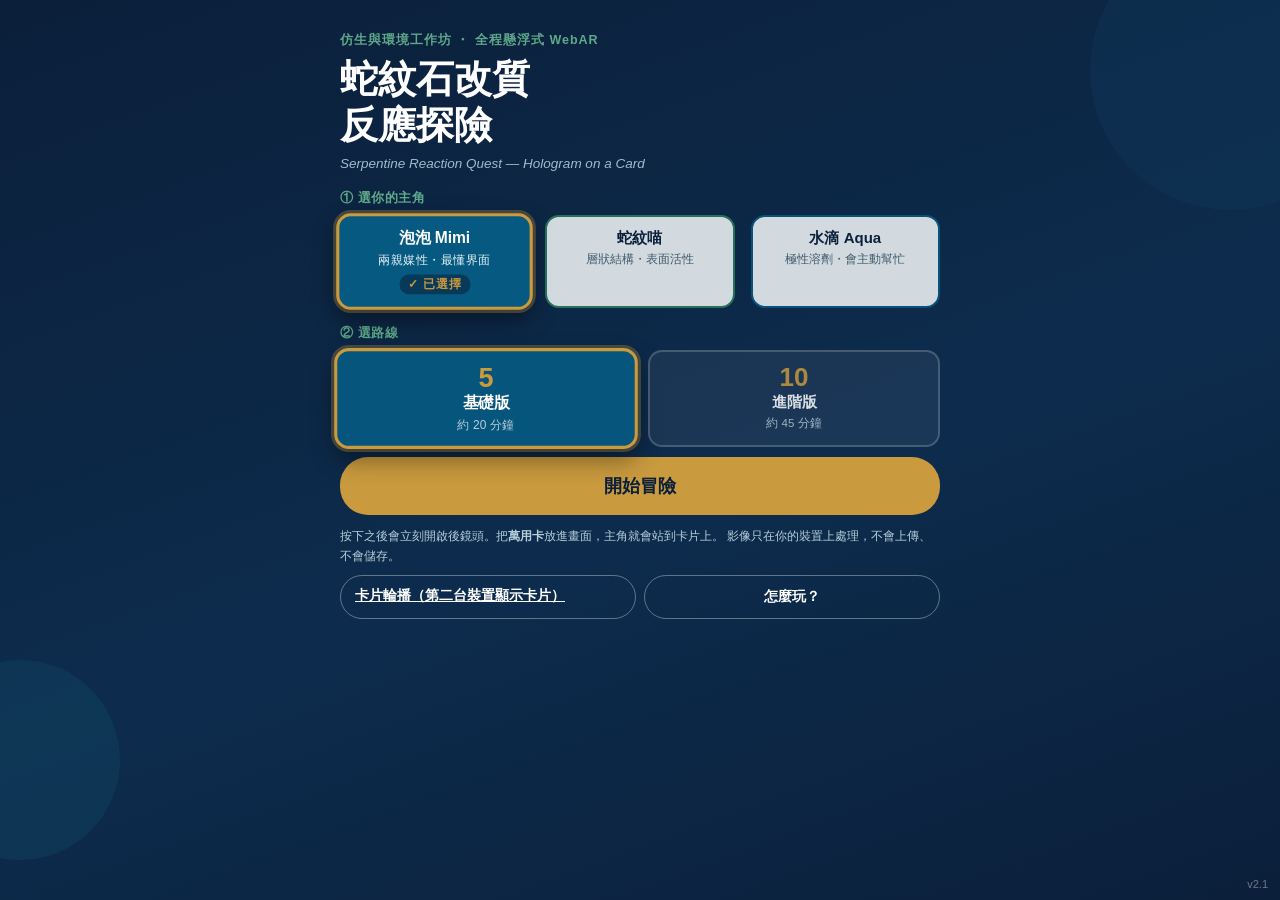
==== commit a739e23e: "蛇紋石改質反應探險 v2.1：四項實機回饋修正（再試一次／離開停音／主角放大防重疊／選角對比） 1) 答錯與失敗要有出路    - 答錯即在 HUD 顯示 150×52 px 的「🔁 再試一次」（mo" ====
--- a/reaction-quest/index.html
+++ b/reaction-quest/index.html
@@ -4,22 +4,22 @@
 <meta charset="utf-8">
 <meta name="viewport" content="width=device-width, initial-scale=1, maximum-scale=1, user-scalable=no, viewport-fit=cover">
 <meta name="theme-color" content="#0B1F3A">
-<meta name="description" content="蛇紋石改質反應探險 v2.0 — 全程懸浮式 WebAR 闖關｜國立東華大學自然資源與環境學系 仿生與環境工作坊">
+<meta name="description" content="蛇紋石改質反應探險 v2.1 — 全程懸浮式 WebAR 闖關｜國立東華大學自然資源與環境學系 仿生與環境工作坊">
 <meta name="apple-mobile-web-app-capable" content="yes">
 <title>蛇紋石改質反應探險</title>
-<link rel="stylesheet" href="css/style.css?v=2.0">
+<link rel="stylesheet" href="css/style.css?v=2.1">
 <script defer src="vendor/aframe.min.js"></script>
 <script defer src="vendor/mindar-image-aframe.prod.js"></script>
-<script defer src="js/data.js?v=2.0"></script>
-<script defer src="js/quizdata.js?v=2.0"></script>
-<script defer src="js/anims.js?v=2.0"></script>
-<script defer src="js/visuals.js?v=2.0"></script>
-<script defer src="js/char3d.js?v=2.0"></script>
-<script defer src="js/audio.js?v=2.0"></script>
-<script defer src="js/ar.js?v=2.0"></script>
-<script defer src="js/stage.js?v=2.0"></script>
-<script defer src="js/quiz3d.js?v=2.0"></script>
-<script defer src="js/game.js?v=2.0"></script>
+<script defer src="js/data.js?v=2.1"></script>
+<script defer src="js/quizdata.js?v=2.1"></script>
+<script defer src="js/anims.js?v=2.1"></script>
+<script defer src="js/visuals.js?v=2.1"></script>
+<script defer src="js/char3d.js?v=2.1"></script>
+<script defer src="js/audio.js?v=2.1"></script>
+<script defer src="js/ar.js?v=2.1"></script>
+<script defer src="js/stage.js?v=2.1"></script>
+<script defer src="js/quiz3d.js?v=2.1"></script>
+<script defer src="js/game.js?v=2.1"></script>
 </head>
 <body>
 
@@ -64,6 +64,11 @@
     <div class="act-col">
       <button id="btn-nocard" class="act-btn ghost hidden">免卡解鎖</button>
       <button id="btn-replay" class="act-btn ghost hidden">重看動畫</button>
+      <!-- v2.1：答錯／失敗時的救援按鈕（HUD 層 DOM，不是 3D 物件） -->
+      <button id="btn-tip" class="act-btn ghost hidden">💡 看提示</button>
+      <button id="btn-lvtop" class="act-btn ghost hidden">↺ 回本關開頭</button>
+      <button id="btn-retry" class="act-btn retry hidden">🔁 再試一次</button>
+      <button id="btn-again" class="act-btn ghost hidden">重玩本關</button>
       <button id="btn-next" class="act-btn hidden">繼續 ▶</button>
     </div>
   </div>
@@ -100,7 +105,7 @@
       <button id="btn-howto" class="btn ghost small">怎麼玩？</button>
     </div>
   </div>
-  <span class="ver-tag">v2.0</span>
+  <span class="ver-tag">v2.1</span>
 </section>
 
 <!-- ═══════════ 玩法說明 ═══════════ -->
@@ -139,6 +144,7 @@
     <button id="btn-retry-cam" class="btn primary big">重試相機</button>
     <button id="btn-no-cam" class="btn ghost">用場景背景繼續玩</button>
     <button id="btn-copy-diag" class="btn ghost small">📋 複製診斷資訊</button>
+    <button id="btn-quit" class="btn ghost small">⏹ 結束遊戲（停止音樂並回首頁）</button>
     <textarea id="diag-box" class="diag-box hidden" readonly rows="12"></textarea>
     <button class="btn ghost" data-go="back">關閉</button>
   </div>
@@ -153,7 +159,8 @@
     <p class="badge-org">國立東華大學自然資源與環境學系<br>仿生與環境工作坊</p>
   </div>
   <button id="btn-shot" class="btn primary">📸 拍下完成徽章</button>
-  <button id="btn-restart" class="btn ghost small">再玩一次</button>
+  <button id="btn-badge-again" class="btn ghost small">重玩本關</button>
+  <button id="btn-restart" class="btn ghost small">重新開始</button>
   <div id="shot-box" class="shot-box hidden">
     <img id="shot-img" alt="完成徽章">
     <p class="tiny">手機請<b>長按圖片</b>選「儲存影像」；電腦可按下方按鈕下載。</p>
--- a/reaction-quest/css/style.css
+++ b/reaction-quest/css/style.css
@@ -1,4 +1,4 @@
-/* 蛇紋石改質反應探險 v2.0 — 全程懸浮式 AR
+/* 蛇紋石改質反應探險 v2.1 — 全程懸浮式 AR
    層次（由下而上）：
      0  相機實景（<video>／無相機時的場景 SVG）
      1  A-Frame 懸浮舞台（透明畫布，主角／代幣／看板／題目都在這裡）
@@ -82,10 +82,19 @@
 .act-col{pointer-events:auto;display:flex;flex-direction:column;gap:8px;align-items:flex-end}
 .act-btn{pointer-events:auto;min-width:132px;padding:13px 18px;border-radius:26px;border:none;
   background:var(--gold);color:var(--navy);font-size:16px;font-weight:800;cursor:pointer;
-  box-shadow:0 6px 18px rgba(0,0,0,.35)}
+  min-height:44px;box-shadow:0 6px 18px rgba(0,0,0,.35)}
 .act-btn.ghost{background:rgba(11,31,58,.78);color:#fff;border:1px solid rgba(255,255,255,.28);
-  font-size:14px;min-width:120px;padding:11px 16px}
+  font-size:14px;min-width:120px;padding:11px 16px;min-height:44px}
 .act-btn:disabled{opacity:.6}
+/* v2.1「再試一次」：大顆、高對比、必達 44px 觸控目標 */
+.act-btn.retry{background:var(--moss);color:var(--navy);min-height:52px;min-width:150px;
+  font-size:17px;font-weight:800;border:2px solid #fff;
+  box-shadow:0 6px 20px rgba(0,0,0,.45);animation:retryPulse 1.6s ease-in-out infinite}
+@keyframes retryPulse{
+  0%,100%{box-shadow:0 6px 20px rgba(0,0,0,.45),0 0 0 0 rgba(95,169,138,.55)}
+  50%{box-shadow:0 6px 20px rgba(0,0,0,.45),0 0 0 10px rgba(95,169,138,0)}
+}
+@media (prefers-reduced-motion:reduce){.act-btn.retry{animation:none}}
 
 /* ═══ 4. 全螢幕頁（標題／說明／診斷） ═══ */
 .screen{position:fixed;inset:0;z-index:4;display:none;overflow-y:auto;
@@ -102,16 +111,36 @@
 .big-title{font-size:38px;line-height:1.2;font-weight:800;margin:0 0 8px}
 .sub-en{font-style:italic;color:#9FBCCB;font-size:13.5px;margin:0 0 18px}
 .pick-h{color:var(--moss);font-weight:800;font-size:13px;margin:16px 0 8px;letter-spacing:.5px}
-.pick-row{display:flex;gap:8px;flex-wrap:wrap}
+/* ── 選角／選路線卡（v2.1：選取態必須一眼分辨） ──
+   未選取：淺色白卡、opacity .85；選取：主角主色實底＋3px 金框＋1.04 放大＋✓ 標籤。
+   三張卡固定 16px 間距（選取態 1.04 放大會吃掉約 2px，實測仍 ≥12px），
+   各自獨立容器，矩形零相交。 */
+.pick-row{display:flex;gap:16px;flex-wrap:wrap}
 .pick-card{flex:1 1 30%;min-width:96px;background:rgba(255,255,255,.07);border:2px solid rgba(255,255,255,.22);
   border-radius:14px;padding:12px 8px;color:#fff;display:flex;flex-direction:column;gap:3px;
-  align-items:center;cursor:pointer}
+  align-items:center;cursor:pointer;position:relative;
+  transition:background-color .15s ease,border-color .15s ease,transform .15s ease,
+             opacity .15s ease,box-shadow .15s ease,color .15s ease}
 .pick-card.on{background:rgba(95,169,138,.22);border-color:var(--moss);box-shadow:0 0 0 2px rgba(95,169,138,.35)}
+/* 主角卡：未選取＝淺色白卡（降透明度），選取＝實色主色＋金框＋放大 */
+.pick-card.char{background:#F5F9FA;border:2px solid #cfdbe2;color:var(--navy);opacity:.85}
+.pick-card.char .pick-d{color:#4a6373}
+.pick-card.char.on{opacity:1;color:#fff;border-width:3px;border-color:var(--gold);
+  transform:scale(1.04);box-shadow:0 0 0 3px rgba(201,154,62,.30),0 10px 22px rgba(0,0,0,.42)}
+.pick-card.char.on .pick-d{color:#E7F1F5}
+.pick-ok{display:none;font-size:11.5px;font-weight:800;letter-spacing:.5px;
+  color:var(--gold);background:rgba(11,31,58,.55);border-radius:9px;padding:2px 8px;margin-top:3px}
+.pick-card.char.on .pick-ok{display:block}
+/* 路線卡沿用同一套選取語彙（金框＋放大），底色改用深海藍 */
+.pick-card[data-mode]{opacity:.85}
+.pick-card[data-mode].on{opacity:1;background:rgba(6,90,130,.92);border-width:3px;
+  border-color:var(--gold);transform:scale(1.04);
+  box-shadow:0 0 0 3px rgba(201,154,62,.30),0 10px 22px rgba(0,0,0,.42)}
 .pick-n{font-size:26px;font-weight:800;color:var(--gold);line-height:1}
 .pick-t{font-size:15px;font-weight:800}
 .pick-d{font-size:11.5px;color:#B8CEDA;text-align:center;line-height:1.4}
 .btn{display:block;width:100%;margin:10px 0 0;padding:15px 18px;border-radius:28px;border:none;
-  font-size:17px;font-weight:800;cursor:pointer;background:#e6edf1;color:var(--navy)}
+  font-size:17px;font-weight:800;cursor:pointer;background:#e6edf1;color:var(--navy);min-height:44px}
 .btn.primary{background:var(--gold);color:var(--navy)}
 .btn.big{padding:17px 18px;font-size:18px}
 .btn.ghost{background:transparent;border:1.5px solid rgba(255,255,255,.35);color:#fff;font-weight:700}
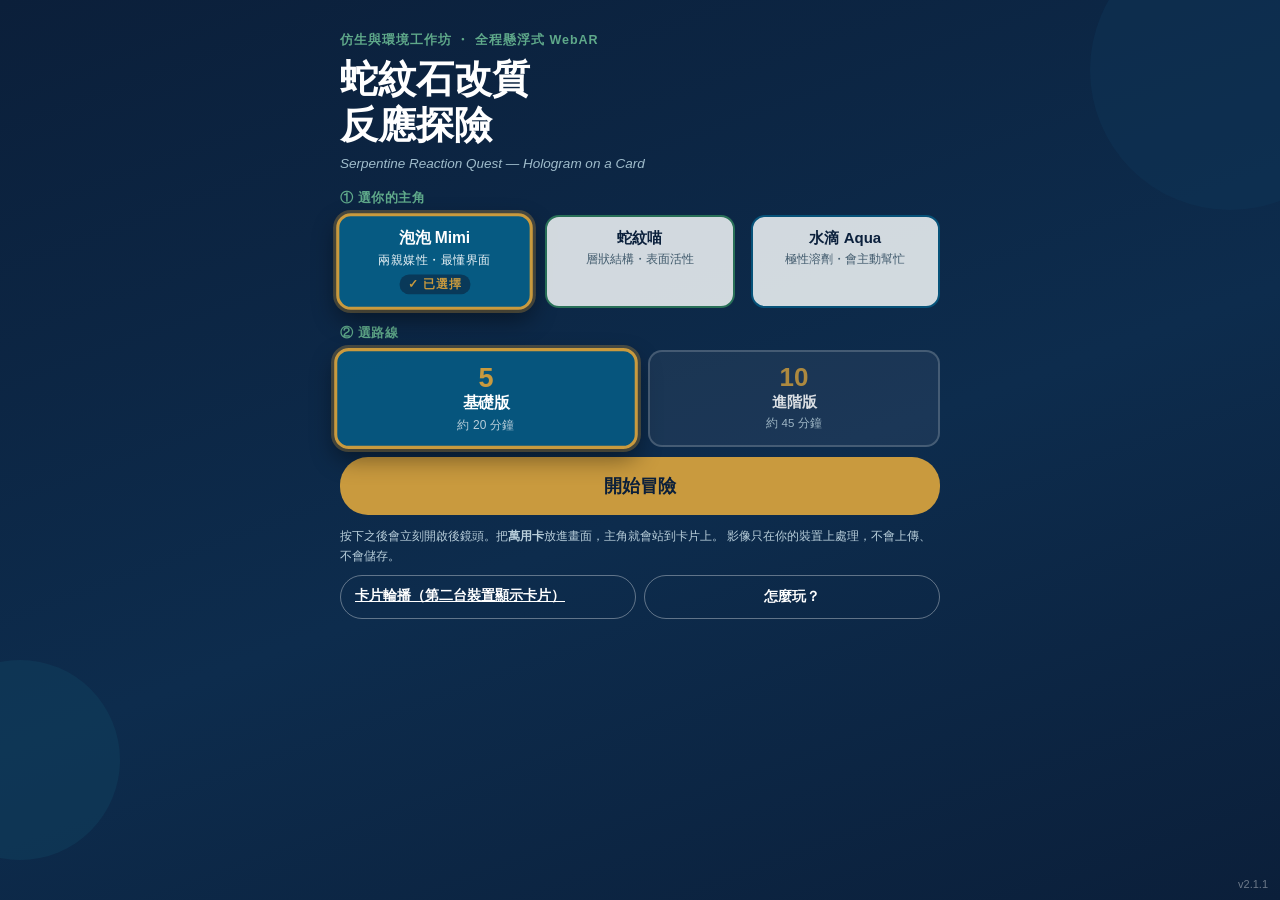
==== commit 178bab5c: "v2.1.1：選角卡改為純 CSS 驅動，選取態在點擊同一幀即成立 主會話回報「切換選角時只有邊框寬度與✓標籤會移動，背景色／邊框顏色／放大／不透明度 全部留在舊卡」。查證後根因不在狀態管理：    " ====
--- a/reaction-quest/index.html
+++ b/reaction-quest/index.html
@@ -4,22 +4,22 @@
 <meta charset="utf-8">
 <meta name="viewport" content="width=device-width, initial-scale=1, maximum-scale=1, user-scalable=no, viewport-fit=cover">
 <meta name="theme-color" content="#0B1F3A">
-<meta name="description" content="蛇紋石改質反應探險 v2.1 — 全程懸浮式 WebAR 闖關｜國立東華大學自然資源與環境學系 仿生與環境工作坊">
+<meta name="description" content="蛇紋石改質反應探險 v2.1.1 — 全程懸浮式 WebAR 闖關｜國立東華大學自然資源與環境學系 仿生與環境工作坊">
 <meta name="apple-mobile-web-app-capable" content="yes">
 <title>蛇紋石改質反應探險</title>
-<link rel="stylesheet" href="css/style.css?v=2.1">
+<link rel="stylesheet" href="css/style.css?v=2.1.1">
 <script defer src="vendor/aframe.min.js"></script>
 <script defer src="vendor/mindar-image-aframe.prod.js"></script>
-<script defer src="js/data.js?v=2.1"></script>
-<script defer src="js/quizdata.js?v=2.1"></script>
-<script defer src="js/anims.js?v=2.1"></script>
-<script defer src="js/visuals.js?v=2.1"></script>
-<script defer src="js/char3d.js?v=2.1"></script>
-<script defer src="js/audio.js?v=2.1"></script>
-<script defer src="js/ar.js?v=2.1"></script>
-<script defer src="js/stage.js?v=2.1"></script>
-<script defer src="js/quiz3d.js?v=2.1"></script>
-<script defer src="js/game.js?v=2.1"></script>
+<script defer src="js/data.js?v=2.1.1"></script>
+<script defer src="js/quizdata.js?v=2.1.1"></script>
+<script defer src="js/anims.js?v=2.1.1"></script>
+<script defer src="js/visuals.js?v=2.1.1"></script>
+<script defer src="js/char3d.js?v=2.1.1"></script>
+<script defer src="js/audio.js?v=2.1.1"></script>
+<script defer src="js/ar.js?v=2.1.1"></script>
+<script defer src="js/stage.js?v=2.1.1"></script>
+<script defer src="js/quiz3d.js?v=2.1.1"></script>
+<script defer src="js/game.js?v=2.1.1"></script>
 </head>
 <body>
 
@@ -105,7 +105,7 @@
       <button id="btn-howto" class="btn ghost small">怎麼玩？</button>
     </div>
   </div>
-  <span class="ver-tag">v2.1</span>
+  <span class="ver-tag">v2.1.1</span>
 </section>
 
 <!-- ═══════════ 玩法說明 ═══════════ -->
--- a/reaction-quest/css/style.css
+++ b/reaction-quest/css/style.css
@@ -1,4 +1,4 @@
-/* 蛇紋石改質反應探險 v2.1 — 全程懸浮式 AR
+/* 蛇紋石改質反應探險 v2.1.1 — 全程懸浮式 AR
    層次（由下而上）：
      0  相機實景（<video>／無相機時的場景 SVG）
      1  A-Frame 懸浮舞台（透明畫布，主角／代幣／看板／題目都在這裡）
@@ -111,30 +111,41 @@
 .big-title{font-size:38px;line-height:1.2;font-weight:800;margin:0 0 8px}
 .sub-en{font-style:italic;color:#9FBCCB;font-size:13.5px;margin:0 0 18px}
 .pick-h{color:var(--moss);font-weight:800;font-size:13px;margin:16px 0 8px;letter-spacing:.5px}
-/* ── 選角／選路線卡（v2.1：選取態必須一眼分辨） ──
+/* ── 選角／選路線卡（v2.1.1：選取態完全由 CSS 驅動） ──
    未選取：淺色白卡、opacity .85；選取：主角主色實底＋3px 金框＋1.04 放大＋✓ 標籤。
    三張卡固定 16px 間距（選取態 1.04 放大會吃掉約 2px，實測仍 ≥12px），
-   各自獨立容器，矩形零相交。 */
+   各自獨立容器，矩形零相交。
+
+   ── 兩個刻意的設計決定 ──────────────────────────────────────
+   ① 主色以 CSS 變數 --sel（選取底色）與 --accent（未選取邊框）掛在每張卡上，
+      切換時 JS 只加減 .on，完全不寫 inline style
+      —— v2.1 用 JS 逐張塗 inline style，多一份「舊選取者要記得清掉」的狀態要維護。
+   ② 帶有「身分」意義的四個屬性（背景、邊框色、放大、不透明度）**不做過渡**，
+      點下去的同一幀就是最終值。150 ms 的視覺過渡放在金色外光暈（box-shadow）上。
+      這樣任何自動化驗收（或無障礙工具）讀 getComputedStyle 都會拿到最終狀態，
+      不會讀到過渡中的中間值——在動畫時鐘被凍結的環境裡（背景分頁、螢幕截圖服務、
+      prefers-reduced-motion）中間值甚至會永遠停在「舊的那一個」。 */
 .pick-row{display:flex;gap:16px;flex-wrap:wrap}
 .pick-card{flex:1 1 30%;min-width:96px;background:rgba(255,255,255,.07);border:2px solid rgba(255,255,255,.22);
   border-radius:14px;padding:12px 8px;color:#fff;display:flex;flex-direction:column;gap:3px;
   align-items:center;cursor:pointer;position:relative;
-  transition:background-color .15s ease,border-color .15s ease,transform .15s ease,
-             opacity .15s ease,box-shadow .15s ease,color .15s ease}
+  transition:box-shadow .15s ease}
 .pick-card.on{background:rgba(95,169,138,.22);border-color:var(--moss);box-shadow:0 0 0 2px rgba(95,169,138,.35)}
 /* 主角卡：未選取＝淺色白卡（降透明度），選取＝實色主色＋金框＋放大 */
-.pick-card.char{background:#F5F9FA;border:2px solid #cfdbe2;color:var(--navy);opacity:.85}
+.pick-card.char{background:#F5F9FA;border:2px solid var(--accent,#cfdbe2);color:var(--navy);opacity:.85;
+  transform:none}
 .pick-card.char .pick-d{color:#4a6373}
-.pick-card.char.on{opacity:1;color:#fff;border-width:3px;border-color:var(--gold);
-  transform:scale(1.04);box-shadow:0 0 0 3px rgba(201,154,62,.30),0 10px 22px rgba(0,0,0,.42)}
+.pick-card.char.on{background:var(--sel,#065A82);border:3px solid var(--gold);
+  color:#fff;opacity:1;transform:scale(1.04);
+  box-shadow:0 0 0 3px rgba(201,154,62,.30),0 10px 22px rgba(0,0,0,.42)}
 .pick-card.char.on .pick-d{color:#E7F1F5}
 .pick-ok{display:none;font-size:11.5px;font-weight:800;letter-spacing:.5px;
   color:var(--gold);background:rgba(11,31,58,.55);border-radius:9px;padding:2px 8px;margin-top:3px}
 .pick-card.char.on .pick-ok{display:block}
 /* 路線卡沿用同一套選取語彙（金框＋放大），底色改用深海藍 */
-.pick-card[data-mode]{opacity:.85}
-.pick-card[data-mode].on{opacity:1;background:rgba(6,90,130,.92);border-width:3px;
-  border-color:var(--gold);transform:scale(1.04);
+.pick-card[data-mode]{opacity:.85;transform:none}
+.pick-card[data-mode].on{opacity:1;background:rgba(6,90,130,.92);border:3px solid var(--gold);
+  transform:scale(1.04);
   box-shadow:0 0 0 3px rgba(201,154,62,.30),0 10px 22px rgba(0,0,0,.42)}
 .pick-n{font-size:26px;font-weight:800;color:var(--gold);line-height:1}
 .pick-t{font-size:15px;font-weight:800}
